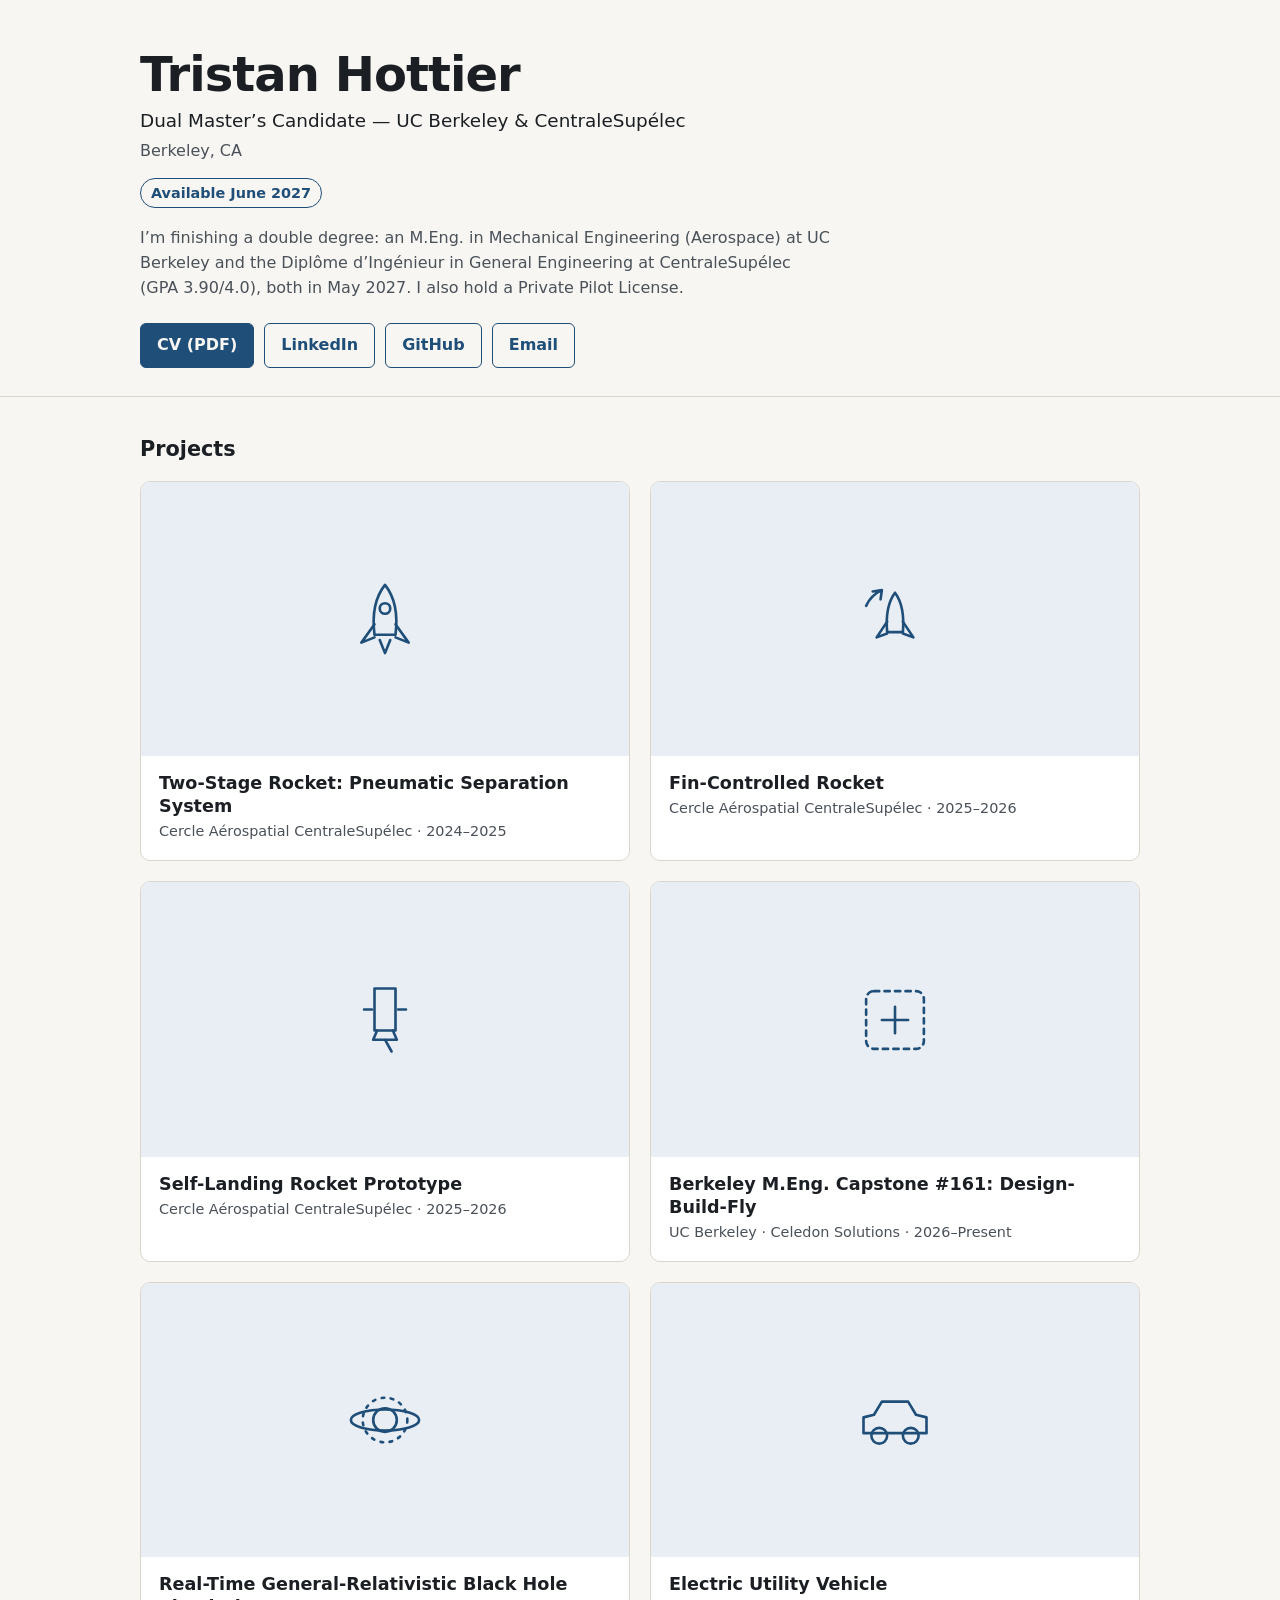
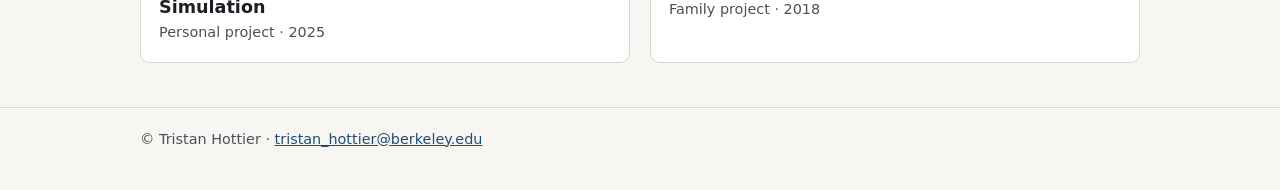
==== index.html @ 02fc1a19 "Add organization to project cards Co-Authored-By: Claude Opus 5.5 <noreply@anthropic.com> Claude-Ses" ====
<!DOCTYPE html>
<html lang="en">
<head>
<meta charset="utf-8">
<meta name="viewport" content="width=device-width,initial-scale=1">
<title>Tristan Hottier | Aerospace M.Eng., available June 2027</title>
<meta name="description" content="Tristan Hottier: dual master’s candidate at UC Berkeley and CentraleSupélec, available June 2027. Rocketry, GNC and UAV design projects.">
<meta property="og:type" content="website">
<meta property="og:title" content="Tristan Hottier">
<meta property="og:description" content="Tristan Hottier: dual master’s candidate at UC Berkeley and CentraleSupélec, available June 2027. Rocketry, GNC and UAV design projects.">
<meta property="og:url" content="https://tristanhottier.github.io/">
<meta name="color-scheme" content="light dark">
<link rel="icon" href="data:image/svg+xml,%3Csvg xmlns='http://www.w3.org/2000/svg' viewBox='0 0 32 32'%3E%3Crect width='32' height='32' rx='6' fill='%231f4e79'/%3E%3Ctext x='16' y='22' font-family='sans-serif' font-size='16' font-weight='700' text-anchor='middle' fill='white'%3ETH%3C/text%3E%3C/svg%3E">
<link rel="stylesheet" href="style.css">
</head>
<body>
<a class="skip" href="#projects">Skip to projects</a>
<header>
  <div class="wrap">
    <h1>Tristan Hottier</h1>
    <p class="title">Dual Master’s Candidate — UC Berkeley &amp; CentraleSupélec</p>
    <p class="meta">Berkeley, CA</p>
    <p class="avail">Available June 2027</p>
    <p class="edu">I’m finishing a double degree: an M.Eng. in Mechanical Engineering (Aerospace) at UC Berkeley and the Diplôme d’Ingénieur in General Engineering at CentraleSupélec (GPA 3.90/4.0), both in May 2027. I also hold a Private Pilot License.</p>
    <ul class="links" aria-label="Links">
      <li><a class="btn primary" href="Tristan_Hottier_Resume.pdf">CV (PDF)</a></li>
      <li><a class="btn" href="https://www.linkedin.com/in/tristan-hottier">LinkedIn</a></li>
      <li><a class="btn" href="https://github.com/TristanHottier">GitHub</a></li>
      <li><a class="btn" href="mailto:tristan_hottier@berkeley.edu">Email</a></li>
    </ul>
  </div>
</header>
<main class="wrap" id="projects">
  <h2>Projects</h2>
  <ul class="grid">
    <li class="card">
      <!-- Media slot: to use a photo, replace the <svg> with e.g.
           <img src="assets/x4.jpg" alt="Describe the photo" width="1280" height="720" loading="lazy">
           (or a <video controls preload="none" poster="assets/x4.jpg" src="assets/x4.mp4"></video>). -->
      <a class="card-link" href="projects/two-stage-rocket.html">
        <figure class="media" id="media-x4"><svg viewBox="0 0 64 64" aria-hidden="true" focusable="false"><path d="M32 6c8 10 10 22 8 38H24C22 28 24 16 32 6z"/><circle cx="32" cy="24" r="4"/><path d="M24 36 14 50l10-4M40 36l10 14-10-4M28 48l4 10 4-10"/></svg></figure>
        <div class="body">
          <h3>Two-Stage Rocket: Pneumatic Separation System</h3>
          <p class="date">Cercle Aérospatial CentraleSupélec · 2024–2025</p>
        </div>
      </a>
    </li>
    <li class="card">
      <!-- Media slot: to use a photo, replace the <svg> with e.g.
           <img src="assets/x2.jpg" alt="Describe the photo" width="1280" height="720" loading="lazy">
           (or a <video controls preload="none" poster="assets/x2.jpg" src="assets/x2.mp4"></video>). -->
      <a class="card-link" href="projects/fin-controlled-rocket.html">
        <figure class="media" id="media-x2"><svg viewBox="0 0 64 64" aria-hidden="true" focusable="false"><path d="M32 12c6 8 7 18 6 30H26c-1-12 0-22 6-30z"/><path d="M26 34 18 46l8-3M38 34l8 12-8-3"/><path d="M10 22a24 24 0 0 1 12-12M22 10l-1 7M22 10l-7 1"/></svg></figure>
        <div class="body">
          <h3>Fin-Controlled Rocket</h3>
          <p class="date">Cercle Aérospatial CentraleSupélec · 2025–2026</p>
        </div>
      </a>
    </li>
    <li class="card">
      <!-- Media slot: to use a photo, replace the <svg> with e.g.
           <img src="assets/x3.jpg" alt="Describe the photo" width="1280" height="720" loading="lazy">
           (or a <video controls preload="none" poster="assets/x3.jpg" src="assets/x3.mp4"></video>). -->
      <a class="card-link" href="projects/self-landing-rocket.html">
        <figure class="media" id="media-x3"><svg viewBox="0 0 64 64" aria-hidden="true" focusable="false"><path d="M24 8h16v32H24z"/><path d="M26 40l-3 7h18l-3-7M32 47l5 9"/><path d="M22 24h-6M42 24h6"/></svg></figure>
        <div class="body">
          <h3>Self-Landing Rocket Prototype</h3>
          <p class="date">Cercle Aérospatial CentraleSupélec · 2025–2026</p>
        </div>
      </a>
    </li>
    <li class="card">
      <!-- Media slot: to use a photo, replace the <svg> with e.g.
           <img src="assets/x1.jpg" alt="Describe the photo" width="1280" height="720" loading="lazy">
           (or a <video controls preload="none" poster="assets/x1.jpg" src="assets/x1.mp4"></video>). -->
      <a class="card-link" href="projects/capstone-vtol.html">
        <figure class="media" id="media-x1"><svg viewBox="0 0 64 64" aria-hidden="true" focusable="false"><rect x="10" y="10" width="44" height="44" rx="6" stroke-dasharray="4 4"/><path d="M32 22v20M22 32h20"/></svg></figure>
        <div class="body">
          <h3>Berkeley M.Eng. Capstone #161: Design-Build-Fly</h3>
          <p class="date">UC Berkeley · Celedon Solutions · 2026–Present</p>
        </div>
      </a>
    </li>
    <li class="card">
      <!-- Media slot: to use a photo, replace the <svg> with e.g.
           <img src="assets/x6.jpg" alt="Describe the photo" width="1280" height="720" loading="lazy">
           (or a <video controls preload="none" poster="assets/x6.jpg" src="assets/x6.mp4"></video>). -->
      <a class="card-link" href="projects/black-hole-simulation.html">
        <figure class="media" id="media-x6"><svg viewBox="0 0 64 64" aria-hidden="true" focusable="false"><circle cx="32" cy="32" r="9"/><ellipse cx="32" cy="32" rx="26" ry="8"/><circle cx="32" cy="32" r="17" stroke-dasharray="2 5"/></svg></figure>
        <div class="body">
          <h3>Real-Time General-Relativistic Black Hole Simulation</h3>
          <p class="date">Personal project · 2025</p>
        </div>
      </a>
    </li>
    <li class="card">
      <!-- Media slot: to use a photo, replace the <svg> with e.g.
           <img src="assets/x7.jpg" alt="Describe the photo" width="1280" height="720" loading="lazy">
           (or a <video controls preload="none" poster="assets/x7.jpg" src="assets/x7.mp4"></video>). -->
      <a class="card-link" href="projects/electric-utility-vehicle.html">
        <figure class="media" id="media-x7"><svg viewBox="0 0 64 64" aria-hidden="true" focusable="false"><path d="M8 42V30l8-2 6-10h20l6 10 8 2v12z"/><circle cx="20" cy="44" r="6"/><circle cx="44" cy="44" r="6"/></svg></figure>
        <div class="body">
          <h3>Electric Utility Vehicle</h3>
          <p class="date">Family project · 2018</p>
        </div>
      </a>
    </li>
  </ul>
</main>
<footer>
  <div class="wrap">© Tristan Hottier · <a href="mailto:tristan_hottier@berkeley.edu">tristan_hottier@berkeley.edu</a></div>
</footer>
</body>
</html>
---- style.css ----
:root{--bg:#f7f6f2;--card:#fff;--ink:#1b1f24;--muted:#4a5159;--line:#d9d6cc;--accent:#1f4e79;--tint:#e8eef4;--icon:#1f4e79;--font:system-ui,-apple-system,"Segoe UI",Roboto,"Helvetica Neue",Arial,sans-serif}
@media (prefers-color-scheme:dark){:root{--bg:#12161b;--card:#1a2027;--ink:#e7e9ec;--muted:#a9b0b8;--line:#2d3640;--accent:#8fb8e8;--tint:#222c37;--icon:#8fb8e8}}
*{box-sizing:border-box}
html{-webkit-text-size-adjust:100%}
body{margin:0;background:var(--bg);color:var(--ink);font:16px/1.55 var(--font)}
a{color:var(--accent)}
a:focus-visible,.btn:focus-visible{outline:3px solid var(--accent);outline-offset:2px;border-radius:4px}
.wrap{max-width:1040px;margin:0 auto;padding:0 20px}
.skip{position:absolute;left:-999px;top:0;background:var(--card);padding:8px 12px}
.skip:focus{left:8px;top:8px;z-index:9}
header{padding:48px 0 28px;border-bottom:1px solid var(--line)}
h1{font-size:clamp(2rem,6vw,3rem);line-height:1.1;margin:0 0 6px;letter-spacing:-.02em}
.title{font-size:1.15rem;margin:0 0 4px}
.meta{color:var(--muted);margin:0 0 4px}
.avail{display:inline-block;margin:10px 0 0;padding:3px 10px;border:1px solid var(--accent);border-radius:999px;color:var(--accent);font-weight:600;font-size:.9rem}
.edu{margin:18px 0 0;max-width:68ch;color:var(--muted)}
.links{display:flex;flex-wrap:wrap;gap:10px;margin:22px 0 0;padding:0;list-style:none}
.btn{display:inline-block;padding:9px 16px;border:1px solid var(--accent);border-radius:6px;text-decoration:none;font-weight:600;color:var(--accent)}
.btn.primary{background:var(--accent);color:var(--bg)}
.btn:hover{text-decoration:underline}
h2{font-size:1.3rem;margin:36px 0 16px}
.grid{display:grid;gap:20px;grid-template-columns:1fr;padding:0;margin:0;list-style:none}
@media (min-width:820px){.grid{grid-template-columns:1fr 1fr}}
.card{background:var(--card);border:1px solid var(--line);border-radius:10px;overflow:hidden;display:flex;flex-direction:column}
.media{margin:0;aspect-ratio:16/9;background:var(--tint);display:flex;align-items:center;justify-content:center;color:var(--icon)}
.media img,.media video{width:100%;height:100%;object-fit:cover;display:block}
.media svg{width:84px;height:84px;fill:none;stroke:currentColor;stroke-width:2;stroke-linecap:round;stroke-linejoin:round}
.body{padding:16px 18px 18px;flex:1}
.card h3{margin:0 0 2px;font-size:1.1rem;line-height:1.3}
.date{margin:0;color:var(--muted);font-size:.9rem}
.role{margin:0 0 10px;color:var(--muted);font-size:.9rem}
.card p{margin:0 0 8px}
.card p:last-child{margin-bottom:0}
.card{transition:transform .15s,box-shadow .15s}
.card:hover,.card:focus-within{transform:translateY(-2px);box-shadow:0 6px 18px rgba(0,0,0,.12)}
.card-link{display:flex;flex-direction:column;flex:1;color:inherit;text-decoration:none}
.card-link:focus-visible{outline-offset:-3px;border-radius:10px}
.detail main{padding-bottom:8px}
.detail h1{font-size:clamp(1.6rem,5vw,2.3rem);margin:20px 0 6px}
.detail .role{font-size:1rem}
.detail .media{border:1px solid var(--line);border-radius:10px;overflow:hidden;margin:18px 0 22px}
.detail .media svg{width:120px;height:120px}
.detail section,.detail main>p{max-width:70ch}
.detail h2{font-size:1.15rem;margin:26px 0 6px}
.detail section p{margin:0 0 8px}
.back{margin:24px 0 0}
footer{margin:44px 0 0;padding:20px 0 40px;border-top:1px solid var(--line);color:var(--muted);font-size:.9rem}
@media (prefers-reduced-motion:reduce){.card{transition:none}}
@media print{.skip{display:none}}
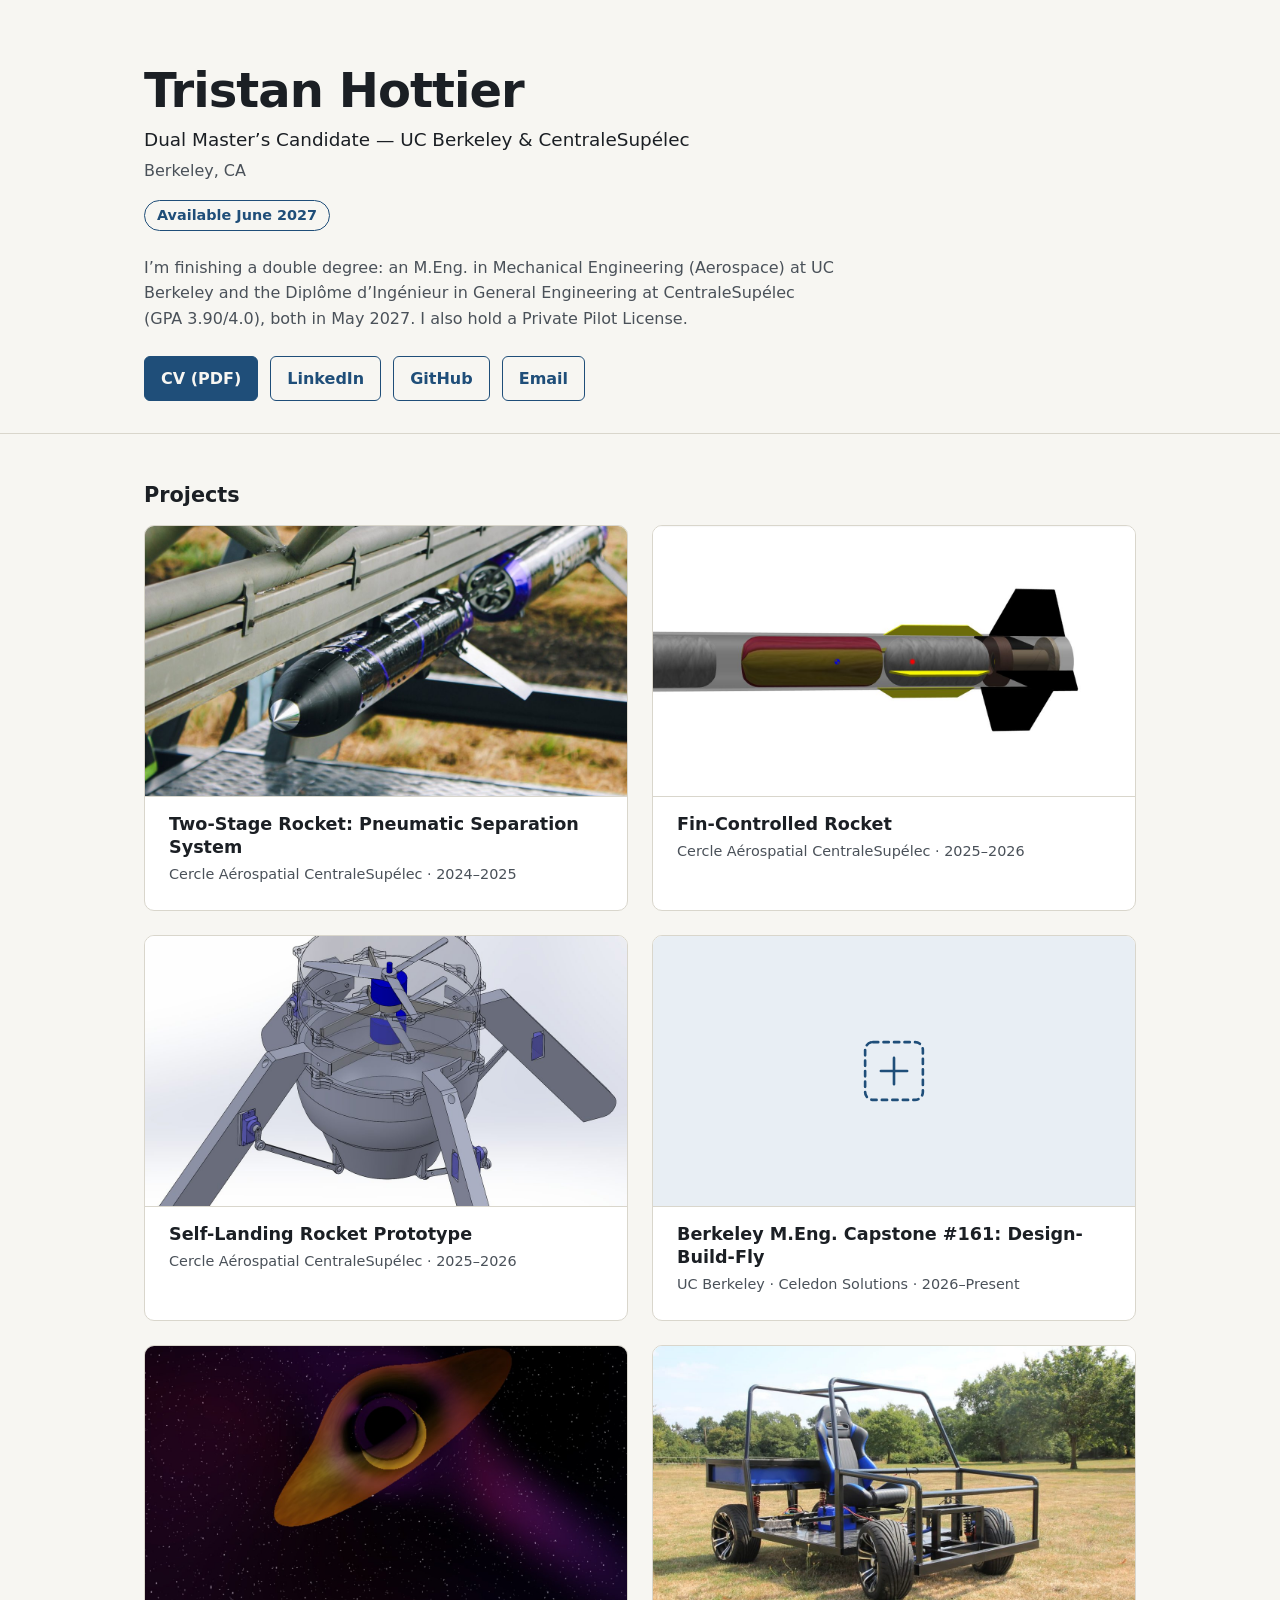
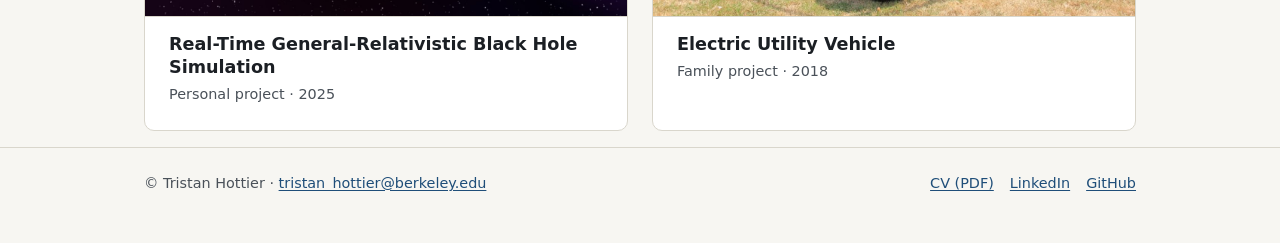
==== commit a722e318: "Add project photos, galleries, black hole screenshots, ARES control report Co-Authored-By: Claude Op" ====
--- a/index.html
+++ b/index.html
@@ -9,13 +9,18 @@
 <meta property="og:title" content="Tristan Hottier">
 <meta property="og:description" content="Tristan Hottier: dual master’s candidate at UC Berkeley and CentraleSupélec, available June 2027. Rocketry, GNC and UAV design projects.">
 <meta property="og:url" content="https://tristanhottier.github.io/">
+<meta property="og:image" content="https://tristanhottier.github.io/assets/two-stage-rocket/cover.jpg">
+<meta property="og:image:width" content="1280">
+<meta property="og:image:height" content="720">
+<meta name="twitter:card" content="summary_large_image">
+<link rel="canonical" href="https://tristanhottier.github.io/">
 <meta name="color-scheme" content="light dark">
 <link rel="icon" href="data:image/svg+xml,%3Csvg xmlns='http://www.w3.org/2000/svg' viewBox='0 0 32 32'%3E%3Crect width='32' height='32' rx='6' fill='%231f4e79'/%3E%3Ctext x='16' y='22' font-family='sans-serif' font-size='16' font-weight='700' text-anchor='middle' fill='white'%3ETH%3C/text%3E%3C/svg%3E">
 <link rel="stylesheet" href="style.css">
 </head>
 <body>
 <a class="skip" href="#projects">Skip to projects</a>
-<header>
+<header class="intro">
   <div class="wrap">
     <h1>Tristan Hottier</h1>
     <p class="title">Dual Master’s Candidate — UC Berkeley &amp; CentraleSupélec</p>
@@ -34,81 +39,70 @@
   <h2>Projects</h2>
   <ul class="grid">
     <li class="card">
-      <!-- Media slot: to use a photo, replace the <svg> with e.g.
-           <img src="assets/x4.jpg" alt="Describe the photo" width="1280" height="720" loading="lazy">
-           (or a <video controls preload="none" poster="assets/x4.jpg" src="assets/x4.mp4"></video>). -->
       <a class="card-link" href="projects/two-stage-rocket.html">
-        <figure class="media" id="media-x4"><svg viewBox="0 0 64 64" aria-hidden="true" focusable="false"><path d="M32 6c8 10 10 22 8 38H24C22 28 24 16 32 6z"/><circle cx="32" cy="24" r="4"/><path d="M24 36 14 50l10-4M40 36l10 14-10-4M28 48l4 10 4-10"/></svg></figure>
+        <figure class="media" id="media-x4"><img src="assets/two-stage-rocket/cover.jpg" alt="Two black and purple rocket body sections lying along a metal launch rail, seen from below" width="1280" height="720" loading="lazy" decoding="async"></figure>
         <div class="body">
           <h3>Two-Stage Rocket: Pneumatic Separation System</h3>
-          <p class="date">Cercle Aérospatial CentraleSupélec · 2024–2025</p>
+          <p class="date">Cercle Aérospatial CentraleSupélec · <span class="nw">2024–2025</span></p>
         </div>
       </a>
     </li>
     <li class="card">
-      <!-- Media slot: to use a photo, replace the <svg> with e.g.
-           <img src="assets/x2.jpg" alt="Describe the photo" width="1280" height="720" loading="lazy">
-           (or a <video controls preload="none" poster="assets/x2.jpg" src="assets/x2.mp4"></video>). -->
       <a class="card-link" href="projects/fin-controlled-rocket.html">
-        <figure class="media" id="media-x2"><svg viewBox="0 0 64 64" aria-hidden="true" focusable="false"><path d="M32 12c6 8 7 18 6 30H26c-1-12 0-22 6-30z"/><path d="M26 34 18 46l8-3M38 34l8 12-8-3"/><path d="M10 22a24 24 0 0 1 12-12M22 10l-1 7M22 10l-7 1"/></svg></figure>
+        <figure class="media" id="media-x2"><img src="assets/fin-controlled-rocket/cover.jpg" alt="Cutaway 3D model of a rocket with internal tanks and black tail fins (simulation screenshot)" width="1280" height="720" loading="lazy" decoding="async"></figure>
         <div class="body">
           <h3>Fin-Controlled Rocket</h3>
-          <p class="date">Cercle Aérospatial CentraleSupélec · 2025–2026</p>
+          <p class="date">Cercle Aérospatial CentraleSupélec · <span class="nw">2025–2026</span></p>
         </div>
       </a>
     </li>
     <li class="card">
-      <!-- Media slot: to use a photo, replace the <svg> with e.g.
-           <img src="assets/x3.jpg" alt="Describe the photo" width="1280" height="720" loading="lazy">
-           (or a <video controls preload="none" poster="assets/x3.jpg" src="assets/x3.mp4"></video>). -->
       <a class="card-link" href="projects/self-landing-rocket.html">
-        <figure class="media" id="media-x3"><svg viewBox="0 0 64 64" aria-hidden="true" focusable="false"><path d="M24 8h16v32H24z"/><path d="M26 40l-3 7h18l-3-7M32 47l5 9"/><path d="M22 24h-6M42 24h6"/></svg></figure>
+        <figure class="media" id="media-x3"><img src="assets/self-landing-rocket/cover.jpg" alt="Cutaway CAD view of the base of the rocket prototype" width="1280" height="720" loading="lazy" decoding="async"></figure>
         <div class="body">
           <h3>Self-Landing Rocket Prototype</h3>
-          <p class="date">Cercle Aérospatial CentraleSupélec · 2025–2026</p>
+          <p class="date">Cercle Aérospatial CentraleSupélec · <span class="nw">2025–2026</span></p>
         </div>
       </a>
     </li>
     <li class="card">
-      <!-- Media slot: to use a photo, replace the <svg> with e.g.
-           <img src="assets/x1.jpg" alt="Describe the photo" width="1280" height="720" loading="lazy">
-           (or a <video controls preload="none" poster="assets/x1.jpg" src="assets/x1.mp4"></video>). -->
       <a class="card-link" href="projects/capstone-vtol.html">
         <figure class="media" id="media-x1"><svg viewBox="0 0 64 64" aria-hidden="true" focusable="false"><rect x="10" y="10" width="44" height="44" rx="6" stroke-dasharray="4 4"/><path d="M32 22v20M22 32h20"/></svg></figure>
         <div class="body">
           <h3>Berkeley M.Eng. Capstone #161: Design-Build-Fly</h3>
-          <p class="date">UC Berkeley · Celedon Solutions · 2026–Present</p>
+          <p class="date">UC Berkeley · Celedon Solutions · <span class="nw">2026–Present</span></p>
         </div>
       </a>
     </li>
     <li class="card">
-      <!-- Media slot: to use a photo, replace the <svg> with e.g.
-           <img src="assets/x6.jpg" alt="Describe the photo" width="1280" height="720" loading="lazy">
-           (or a <video controls preload="none" poster="assets/x6.jpg" src="assets/x6.mp4"></video>). -->
       <a class="card-link" href="projects/black-hole-simulation.html">
-        <figure class="media" id="media-x6"><svg viewBox="0 0 64 64" aria-hidden="true" focusable="false"><circle cx="32" cy="32" r="9"/><ellipse cx="32" cy="32" rx="26" ry="8"/><circle cx="32" cy="32" r="17" stroke-dasharray="2 5"/></svg></figure>
+        <figure class="media" id="media-x6"><img src="assets/black-hole-simulation/cover.jpg" alt="Tilted orange-gold accretion disk wrapped around a black hole shadow, with a lensed bright ring over a purple starfield" width="1280" height="720" loading="lazy" decoding="async"></figure>
         <div class="body">
           <h3>Real-Time General-Relativistic Black Hole Simulation</h3>
-          <p class="date">Personal project · 2025</p>
+          <p class="date">Personal project · <span class="nw">2025</span></p>
         </div>
       </a>
     </li>
     <li class="card">
-      <!-- Media slot: to use a photo, replace the <svg> with e.g.
-           <img src="assets/x7.jpg" alt="Describe the photo" width="1280" height="720" loading="lazy">
-           (or a <video controls preload="none" poster="assets/x7.jpg" src="assets/x7.mp4"></video>). -->
       <a class="card-link" href="projects/electric-utility-vehicle.html">
-        <figure class="media" id="media-x7"><svg viewBox="0 0 64 64" aria-hidden="true" focusable="false"><path d="M8 42V30l8-2 6-10h20l6 10 8 2v12z"/><circle cx="20" cy="44" r="6"/><circle cx="44" cy="44" r="6"/></svg></figure>
+        <figure class="media" id="media-x7"><img src="assets/electric-utility-vehicle/cover.jpg" alt="Open black steel-tube vehicle frame with a roll cage, bucket seat and flat bed, standing on grass" width="1280" height="720" loading="lazy" decoding="async"></figure>
         <div class="body">
           <h3>Electric Utility Vehicle</h3>
-          <p class="date">Family project · 2018</p>
+          <p class="date">Family project · <span class="nw">2018</span></p>
         </div>
       </a>
     </li>
   </ul>
 </main>
 <footer>
-  <div class="wrap">© Tristan Hottier · <a href="mailto:tristan_hottier@berkeley.edu">tristan_hottier@berkeley.edu</a></div>
+  <div class="wrap">
+    <span>© Tristan Hottier · <a href="mailto:tristan_hottier@berkeley.edu">tristan_hottier@berkeley.edu</a></span>
+    <ul>
+      <li><a href="Tristan_Hottier_Resume.pdf">CV (PDF)</a></li>
+      <li><a href="https://www.linkedin.com/in/tristan-hottier">LinkedIn</a></li>
+      <li><a href="https://github.com/TristanHottier">GitHub</a></li>
+    </ul>
+  </div>
 </footer>
 </body>
 </html>
--- a/style.css
+++ b/style.css
@@ -1,49 +1,101 @@
-:root{--bg:#f7f6f2;--card:#fff;--ink:#1b1f24;--muted:#4a5159;--line:#d9d6cc;--accent:#1f4e79;--tint:#e8eef4;--icon:#1f4e79;--font:system-ui,-apple-system,"Segoe UI",Roboto,"Helvetica Neue",Arial,sans-serif}
-@media (prefers-color-scheme:dark){:root{--bg:#12161b;--card:#1a2027;--ink:#e7e9ec;--muted:#a9b0b8;--line:#2d3640;--accent:#8fb8e8;--tint:#222c37;--icon:#8fb8e8}}
+:root{
+  --bg:#f7f6f2;--card:#fff;--ink:#1b1f24;--muted:#4a5159;--line:#d9d6cc;--accent:#1f4e79;--tint:#e8eef4;--icon:#1f4e79;
+  --shadow:0 8px 24px rgba(20,30,40,.12);
+  --s1:4px;--s2:8px;--s3:12px;--s4:16px;--s5:24px;--s6:32px;--s7:48px;--s8:64px;
+  --radius:10px;--radius-sm:8px;
+  --font:system-ui,-apple-system,"Segoe UI",Roboto,"Helvetica Neue",Arial,sans-serif
+}
+@media (prefers-color-scheme:dark){:root{--bg:#12161b;--card:#1a2027;--ink:#e7e9ec;--muted:#a9b0b8;--line:#2d3640;--accent:#8fb8e8;--tint:#222c37;--icon:#8fb8e8;--shadow:0 8px 24px rgba(0,0,0,.45)}}
 *{box-sizing:border-box}
-html{-webkit-text-size-adjust:100%}
-body{margin:0;background:var(--bg);color:var(--ink);font:16px/1.55 var(--font)}
-a{color:var(--accent)}
+html{-webkit-text-size-adjust:100%;scroll-behavior:smooth}
+body{margin:0;background:var(--bg);color:var(--ink);font:16px/1.6 var(--font);display:flex;flex-direction:column;min-height:100vh}
+body>main,body>header.intro{flex:none}
+body>footer{margin-top:auto}
+img{max-width:100%;height:auto}
+a{color:var(--accent);text-underline-offset:2px}
 a:focus-visible,.btn:focus-visible{outline:3px solid var(--accent);outline-offset:2px;border-radius:4px}
-.wrap{max-width:1040px;margin:0 auto;padding:0 20px}
-.skip{position:absolute;left:-999px;top:0;background:var(--card);padding:8px 12px}
-.skip:focus{left:8px;top:8px;z-index:9}
-header{padding:48px 0 28px;border-bottom:1px solid var(--line)}
-h1{font-size:clamp(2rem,6vw,3rem);line-height:1.1;margin:0 0 6px;letter-spacing:-.02em}
-.title{font-size:1.15rem;margin:0 0 4px}
-.meta{color:var(--muted);margin:0 0 4px}
-.avail{display:inline-block;margin:10px 0 0;padding:3px 10px;border:1px solid var(--accent);border-radius:999px;color:var(--accent);font-weight:600;font-size:.9rem}
-.edu{margin:18px 0 0;max-width:68ch;color:var(--muted)}
-.links{display:flex;flex-wrap:wrap;gap:10px;margin:22px 0 0;padding:0;list-style:none}
-.btn{display:inline-block;padding:9px 16px;border:1px solid var(--accent);border-radius:6px;text-decoration:none;font-weight:600;color:var(--accent)}
+.wrap{max-width:1040px;margin:0 auto;padding:0 var(--s5)}
+@media (max-width:480px){.wrap{padding:0 var(--s4)}}
+.skip{position:absolute;left:-999px;top:0;background:var(--card);padding:var(--s2) var(--s3)}
+.skip:focus{left:var(--s2);top:var(--s2);z-index:9}
+.nw{white-space:nowrap}
+
+/* Typography */
+h1{font-size:clamp(2rem,6vw,3rem);line-height:1.1;margin:0 0 var(--s2);letter-spacing:-.02em}
+h2{font-size:1.3rem;line-height:1.3;margin:var(--s7) 0 var(--s4)}
+h3{line-height:1.3}
+
+/* Landing header */
+header.intro{padding:var(--s8) 0 var(--s6);border-bottom:1px solid var(--line)}
+.title{font-size:1.15rem;margin:0 0 var(--s1)}
+.meta{color:var(--muted);margin:0}
+.avail{display:inline-block;margin:var(--s4) 0 0;padding:3px var(--s3);border:1px solid var(--accent);border-radius:999px;color:var(--accent);font-weight:600;font-size:.9rem}
+.edu{margin:var(--s5) 0 0;max-width:68ch;color:var(--muted)}
+.links{display:flex;flex-wrap:wrap;gap:var(--s3);margin:var(--s5) 0 0;padding:0;list-style:none}
+.btn{display:inline-block;padding:9px var(--s4);border:1px solid var(--accent);border-radius:6px;text-decoration:none;font-weight:600;color:var(--accent);transition:background-color .15s,color .15s}
 .btn.primary{background:var(--accent);color:var(--bg)}
 .btn:hover{text-decoration:underline}
-h2{font-size:1.3rem;margin:36px 0 16px}
-.grid{display:grid;gap:20px;grid-template-columns:1fr;padding:0;margin:0;list-style:none}
+.btn:not(.primary):hover{background:var(--tint)}
+
+/* Cards */
+.grid{display:grid;gap:var(--s5);grid-template-columns:1fr;padding:0;margin:0;list-style:none}
 @media (min-width:820px){.grid{grid-template-columns:1fr 1fr}}
-.card{background:var(--card);border:1px solid var(--line);border-radius:10px;overflow:hidden;display:flex;flex-direction:column}
-.media{margin:0;aspect-ratio:16/9;background:var(--tint);display:flex;align-items:center;justify-content:center;color:var(--icon)}
+.card{background:var(--card);border:1px solid var(--line);border-radius:var(--radius);overflow:hidden;display:flex;flex-direction:column;transition:transform .15s,box-shadow .15s,border-color .15s}
+.card:hover,.card:focus-within{transform:translateY(-2px);box-shadow:var(--shadow);border-color:var(--accent)}
+.card-link{display:flex;flex-direction:column;flex:1;color:inherit;text-decoration:none}
+.card-link:focus-visible{outline-offset:-3px;border-radius:var(--radius)}
+.card .media{border-bottom:1px solid var(--line)}
+.card .media img{transition:transform .3s}
+.card:hover .media img{transform:scale(1.03)}
+.body{padding:var(--s4) var(--s5) var(--s5);flex:1}
+.card h3{margin:0 0 var(--s1);font-size:1.1rem}
+.card:hover h3{color:var(--accent)}
+.date{margin:0;color:var(--muted);font-size:.9rem}
+.role{margin:0 0 var(--s3);color:var(--muted);font-size:.95rem}
+
+/* Media box (16:9) */
+.media{margin:0;aspect-ratio:16/9;background:var(--tint);display:flex;align-items:center;justify-content:center;color:var(--icon);overflow:hidden}
 .media img,.media video{width:100%;height:100%;object-fit:cover;display:block}
 .media svg{width:84px;height:84px;fill:none;stroke:currentColor;stroke-width:2;stroke-linecap:round;stroke-linejoin:round}
-.body{padding:16px 18px 18px;flex:1}
-.card h3{margin:0 0 2px;font-size:1.1rem;line-height:1.3}
-.date{margin:0;color:var(--muted);font-size:.9rem}
-.role{margin:0 0 10px;color:var(--muted);font-size:.9rem}
-.card p{margin:0 0 8px}
-.card p:last-child{margin-bottom:0}
-.card{transition:transform .15s,box-shadow .15s}
-.card:hover,.card:focus-within{transform:translateY(-2px);box-shadow:0 6px 18px rgba(0,0,0,.12)}
-.card-link{display:flex;flex-direction:column;flex:1;color:inherit;text-decoration:none}
-.card-link:focus-visible{outline-offset:-3px;border-radius:10px}
-.detail main{padding-bottom:8px}
-.detail h1{font-size:clamp(1.6rem,5vw,2.3rem);margin:20px 0 6px}
-.detail .role{font-size:1rem}
-.detail .media{border:1px solid var(--line);border-radius:10px;overflow:hidden;margin:18px 0 22px}
-.detail .media svg{width:120px;height:120px}
-.detail section,.detail main>p{max-width:70ch}
-.detail h2{font-size:1.15rem;margin:26px 0 6px}
-.detail section p{margin:0 0 8px}
-.back{margin:24px 0 0}
-footer{margin:44px 0 0;padding:20px 0 40px;border-top:1px solid var(--line);color:var(--muted);font-size:.9rem}
-@media (prefers-reduced-motion:reduce){.card{transition:none}}
-@media print{.skip{display:none}}
+
+/* Project pages */
+.bar{border-bottom:1px solid var(--line);padding:var(--s3) 0}
+.bar .wrap{display:flex;justify-content:space-between;align-items:baseline;gap:var(--s4);flex-wrap:wrap}
+.bar a{font-weight:600;text-decoration:none}
+.bar a:hover{text-decoration:underline}
+.bar .home{color:var(--ink)}
+.detail main{padding-bottom:var(--s5)}
+.detail h1{font-size:clamp(1.6rem,5vw,2.3rem);margin:var(--s6) 0 var(--s2)}
+.detail .role{font-size:1rem;margin:0 0 var(--s5)}
+.hero{margin:0 0 var(--s6)}
+.hero .media{border:1px solid var(--line);border-radius:var(--radius)}
+.detail .hero .media svg{width:120px;height:120px}
+figcaption{color:var(--muted);font-size:.875rem;line-height:1.45;margin-top:var(--s2)}
+.detail section,.detail .prose{max-width:70ch}
+.detail h2{font-size:1.15rem;margin:var(--s6) 0 var(--s2)}
+.detail p{margin:0 0 var(--s3)}
+.detail .actions{margin:var(--s4) 0 0}
+.note{color:var(--muted);font-size:.95rem}
+.credit{color:var(--muted);font-size:.875rem;margin:var(--s5) 0 0}
+.back{margin:var(--s7) 0 0}
+
+/* Gallery */
+.gallery{display:grid;gap:var(--s5);grid-template-columns:repeat(auto-fill,minmax(min(100%,260px),1fr));align-items:start;margin:var(--s4) 0 0;padding:0}
+.gallery figure{margin:0}
+.gallery img{display:block;width:100%;height:auto;border:1px solid var(--line);border-radius:var(--radius-sm);background:var(--tint)}
+.gallery a{display:block;border-radius:var(--radius-sm)}
+.gallery a:hover img{border-color:var(--accent)}
+.gallery .small img{max-width:445px}
+@media (min-width:700px){.gallery .wide{grid-column:span 2}}
+.gallery .wide img{background:#fff}
+
+/* Footer */
+footer{margin:var(--s8) 0 0;padding:var(--s5) 0 var(--s7);border-top:1px solid var(--line);color:var(--muted);font-size:.9rem}
+footer .wrap{display:flex;flex-wrap:wrap;gap:var(--s2) var(--s5);justify-content:space-between}
+footer ul{display:flex;flex-wrap:wrap;gap:var(--s2) var(--s4);list-style:none;margin:0;padding:0}
+
+@media (prefers-reduced-motion:reduce){.card,.card .media img{transition:none}.card:hover,.card:focus-within{transform:none}.card:hover .media img{transform:none}html{scroll-behavior:auto}}
+@media print{.skip,.bar{display:none}}
+.detail .back{margin:var(--s7) 0 0}
+.detail .credit{margin:var(--s5) 0 0}
+main#projects{padding-bottom:var(--s4)}
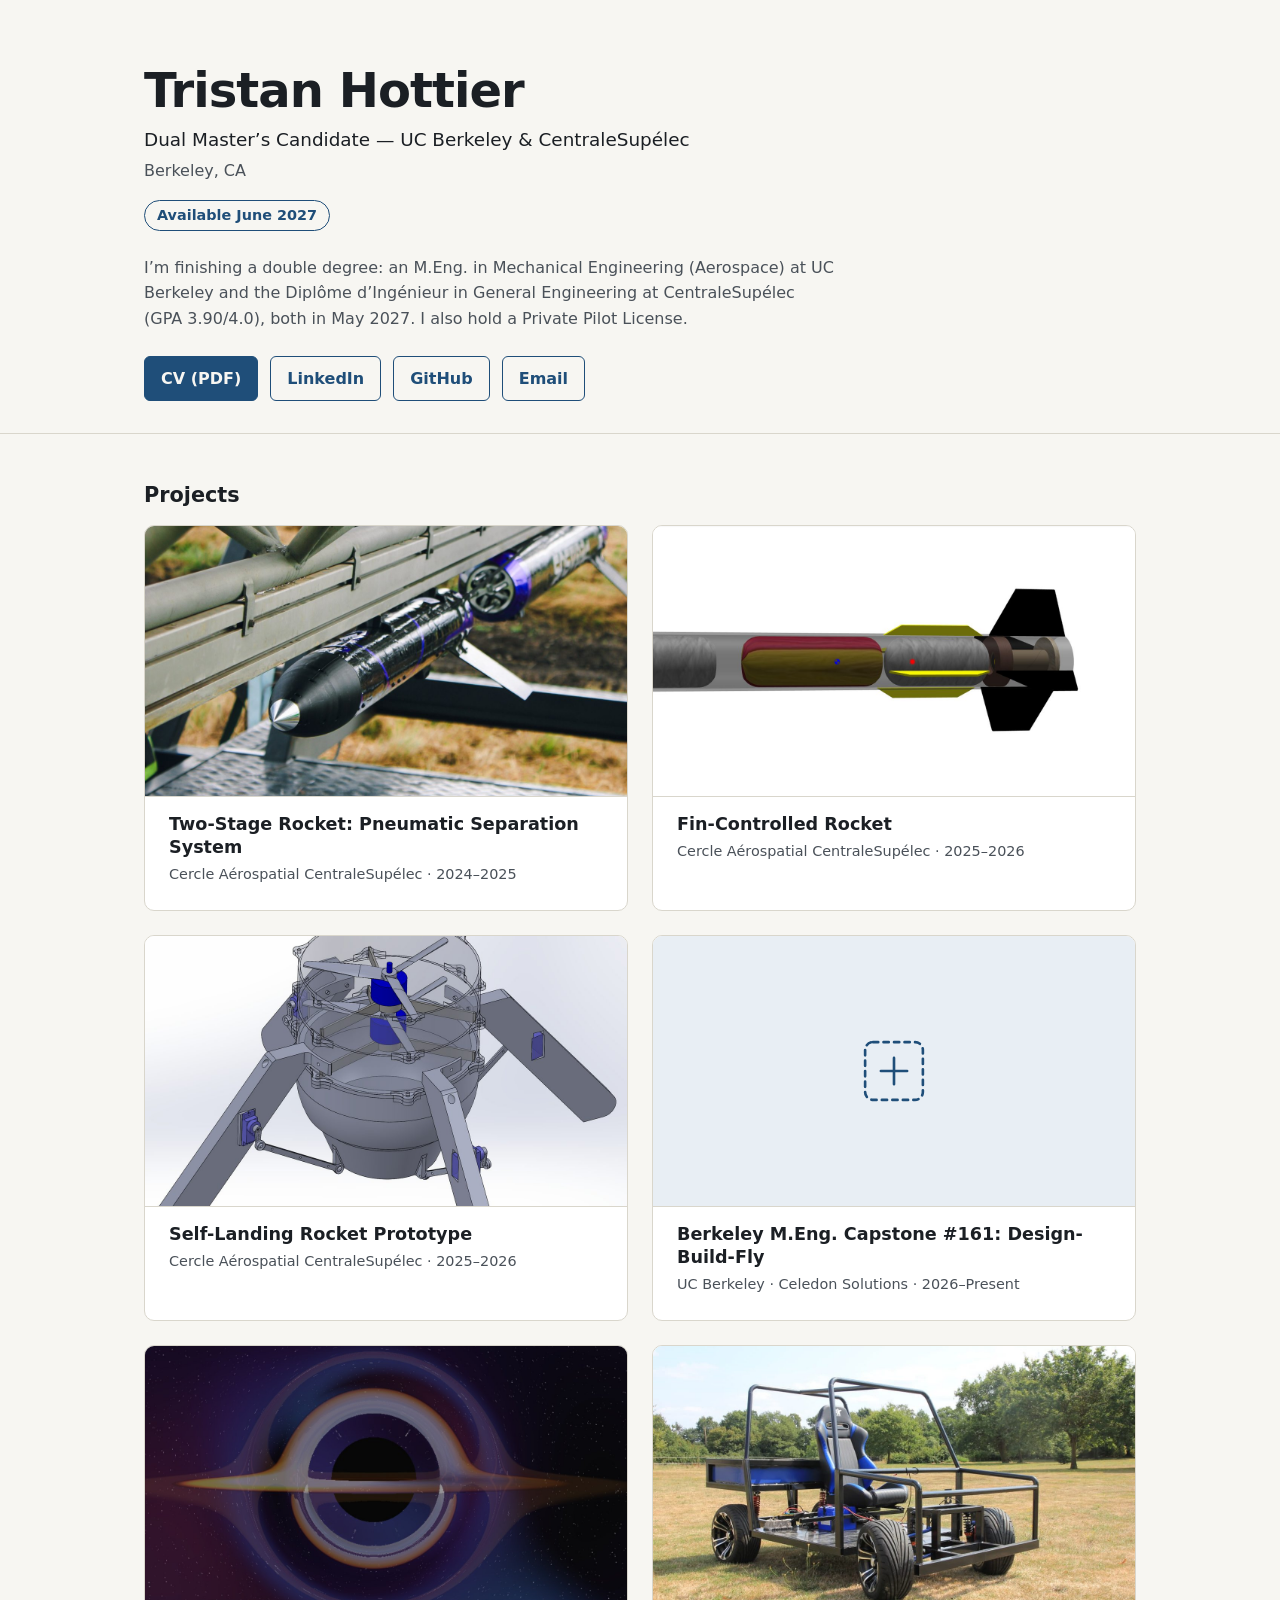
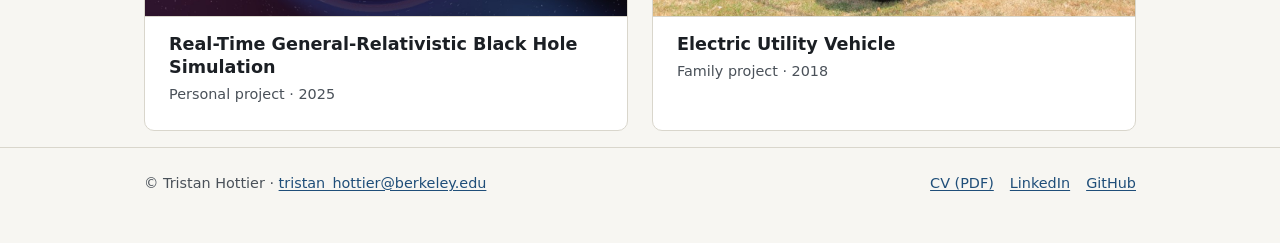
==== commit 8087c1e5: "Use GPU captures for black hole page; ARES flew twice Co-Authored-By: Claude Opus 5.5 <noreply@anthr" ====
--- a/index.html
+++ b/index.html
@@ -76,7 +76,7 @@
     </li>
     <li class="card">
       <a class="card-link" href="projects/black-hole-simulation.html">
-        <figure class="media" id="media-x6"><img src="assets/black-hole-simulation/cover.jpg" alt="Tilted orange-gold accretion disk wrapped around a black hole shadow, with a lensed bright ring over a purple starfield" width="1280" height="720" loading="lazy" decoding="async"></figure>
+        <figure class="media" id="media-x6"><img src="assets/black-hole-simulation/cover.jpg" alt="Black hole seen nearly edge-on, with the accretion disk lensed into rings above and below the shadow" width="1280" height="720" loading="lazy" decoding="async"></figure>
         <div class="body">
           <h3>Real-Time General-Relativistic Black Hole Simulation</h3>
           <p class="date">Personal project · <span class="nw">2025</span></p>
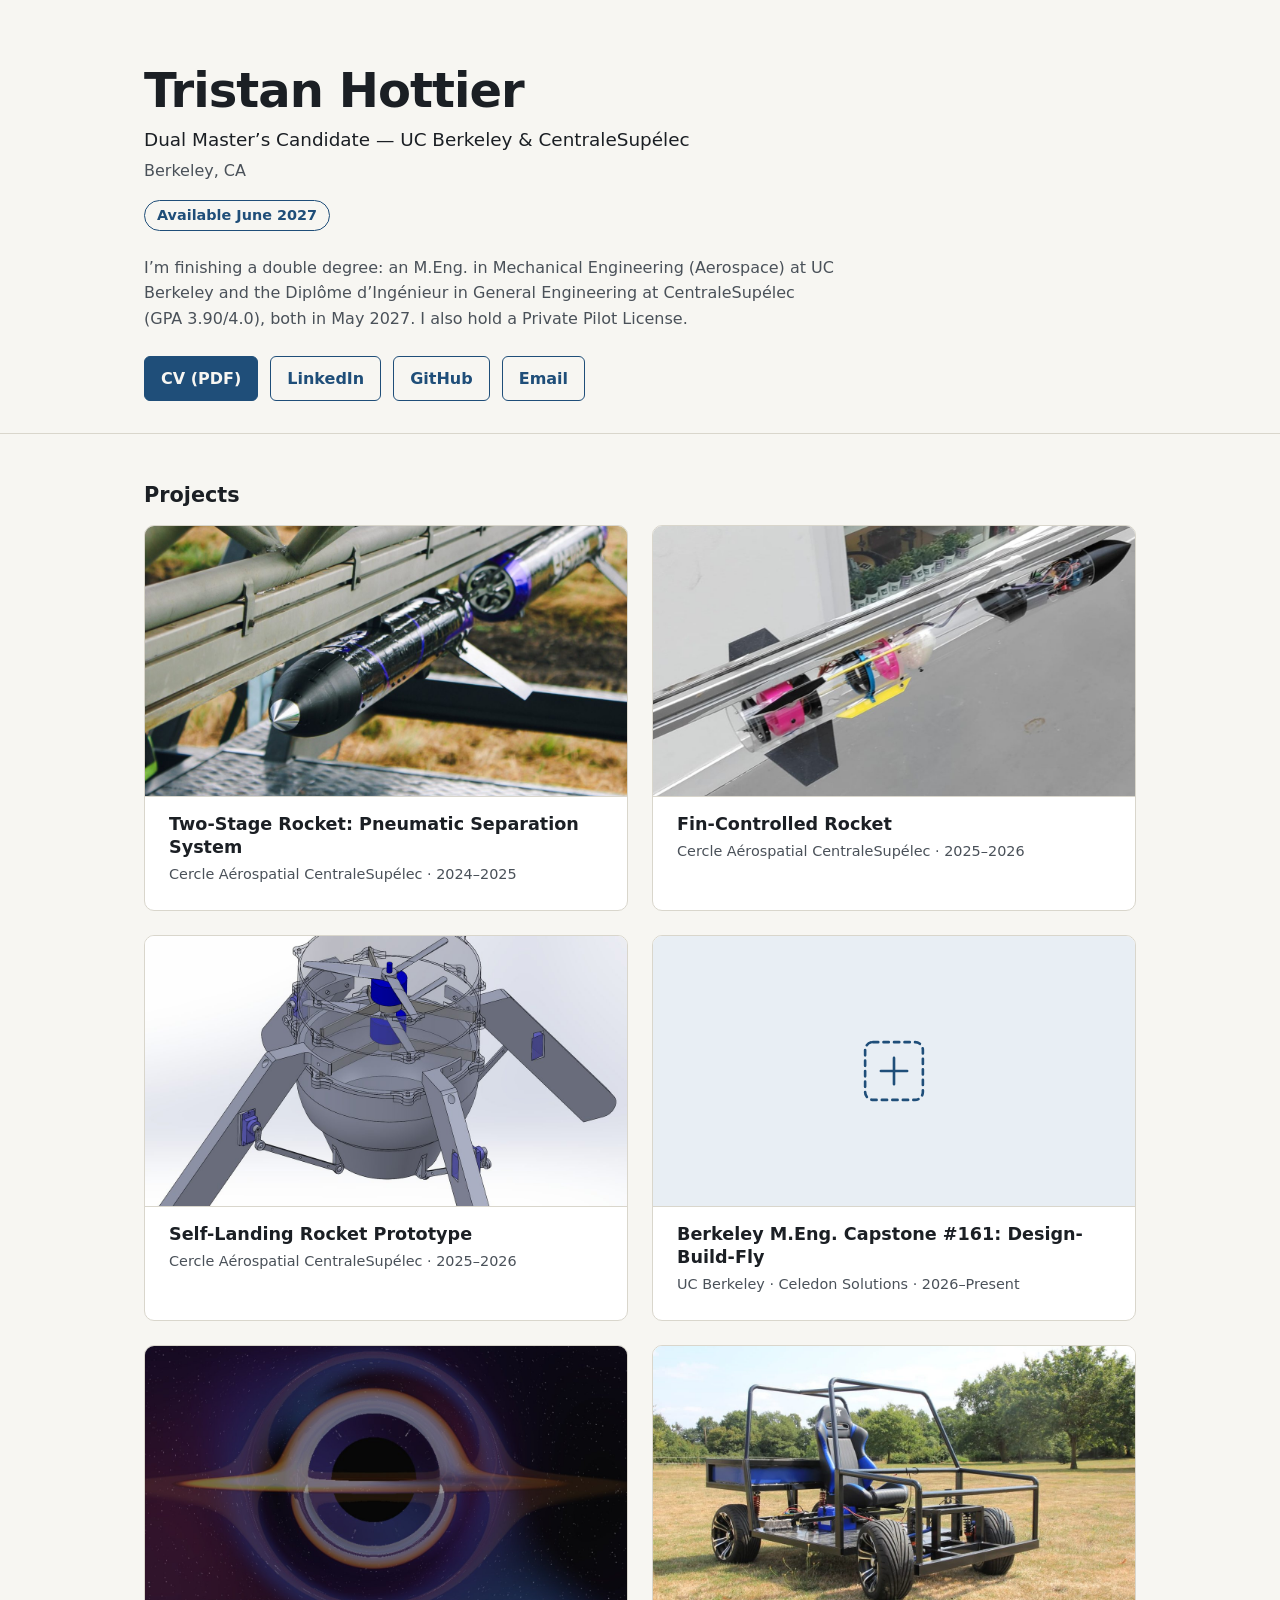
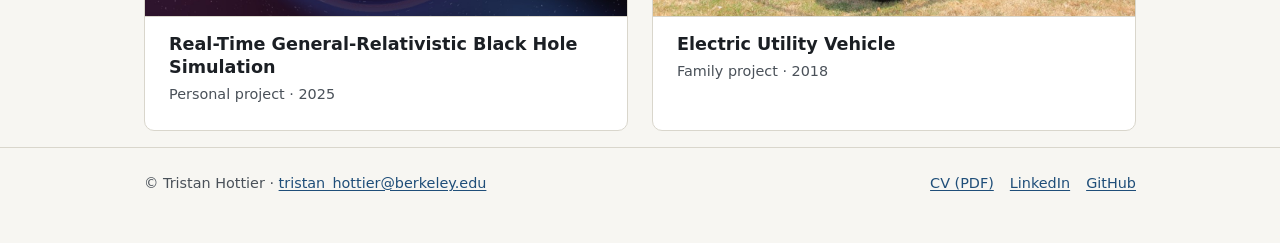
==== commit d03a45af: "ARES: photo cover, CAD, flight electronics; X4 CAD caption Co-Authored-By: Claude Opus 5.5 <noreply@" ====
--- a/index.html
+++ b/index.html
@@ -49,7 +49,7 @@
     </li>
     <li class="card">
       <a class="card-link" href="projects/fin-controlled-rocket.html">
-        <figure class="media" id="media-x2"><img src="assets/fin-controlled-rocket/cover.jpg" alt="Cutaway 3D model of a rocket with internal tanks and black tail fins (simulation screenshot)" width="1280" height="720" loading="lazy" decoding="async"></figure>
+        <figure class="media" id="media-x2"><img src="assets/fin-controlled-rocket/cover.jpg" alt="The ARES rocket with a clear body tube showing its electronics, on a launch rail" width="1280" height="720" loading="lazy" decoding="async"></figure>
         <div class="body">
           <h3>Fin-Controlled Rocket</h3>
           <p class="date">Cercle Aérospatial CentraleSupélec · <span class="nw">2025–2026</span></p>
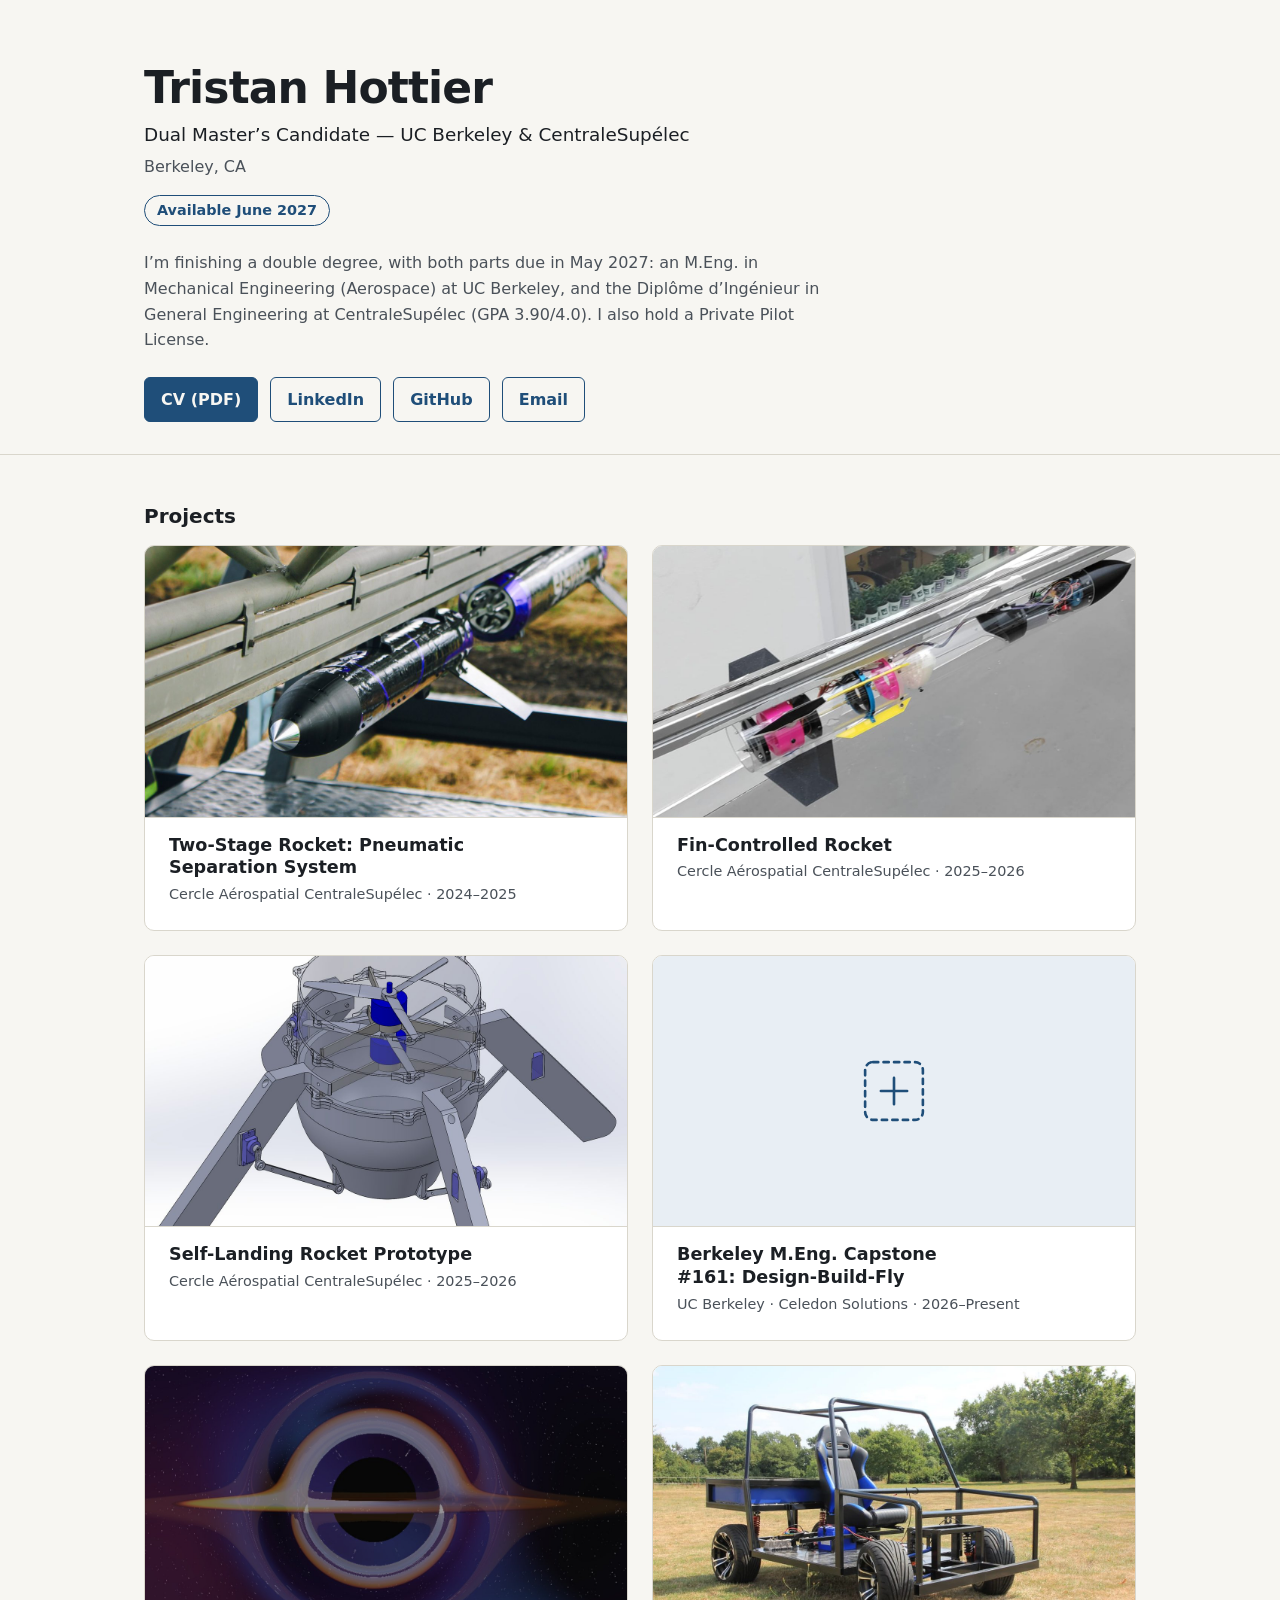
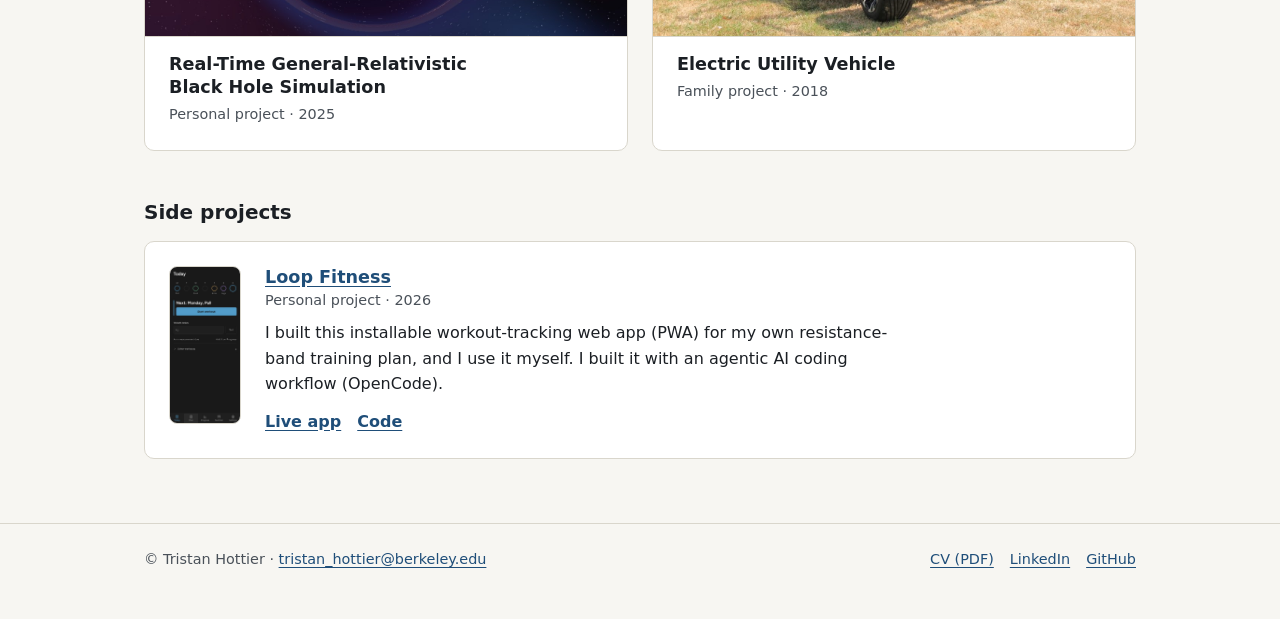
==== commit 044c859e: "Polish design and copy site-wide; add Loop Fitness side project Co-Authored-By: Claude Opus 5.5 <nor" ====
--- a/index.html
+++ b/index.html
@@ -4,10 +4,10 @@
 <meta charset="utf-8">
 <meta name="viewport" content="width=device-width,initial-scale=1">
 <title>Tristan Hottier | Aerospace M.Eng., available June 2027</title>
-<meta name="description" content="Tristan Hottier: dual master’s candidate at UC Berkeley and CentraleSupélec, available June 2027. Rocketry, GNC and UAV design projects.">
+<meta name="description" content="Tristan Hottier, dual master’s candidate at UC Berkeley and CentraleSupélec, available June 2027. Projects in rocketry, GNC and UAV design.">
 <meta property="og:type" content="website">
 <meta property="og:title" content="Tristan Hottier">
-<meta property="og:description" content="Tristan Hottier: dual master’s candidate at UC Berkeley and CentraleSupélec, available June 2027. Rocketry, GNC and UAV design projects.">
+<meta property="og:description" content="Tristan Hottier, dual master’s candidate at UC Berkeley and CentraleSupélec, available June 2027. Projects in rocketry, GNC and UAV design.">
 <meta property="og:url" content="https://tristanhottier.github.io/">
 <meta property="og:image" content="https://tristanhottier.github.io/assets/two-stage-rocket/cover.jpg">
 <meta property="og:image:width" content="1280">
@@ -26,7 +26,7 @@
     <p class="title">Dual Master’s Candidate — UC Berkeley &amp; CentraleSupélec</p>
     <p class="meta">Berkeley, CA</p>
     <p class="avail">Available June 2027</p>
-    <p class="edu">I’m finishing a double degree: an M.Eng. in Mechanical Engineering (Aerospace) at UC Berkeley and the Diplôme d’Ingénieur in General Engineering at CentraleSupélec (GPA 3.90/4.0), both in May 2027. I also hold a Private Pilot License.</p>
+    <p class="edu">I’m finishing a double degree, with both parts due in May 2027: an M.Eng. in Mechanical Engineering (Aerospace) at UC Berkeley, and the Diplôme d’Ingénieur in General Engineering at CentraleSupélec (GPA 3.90/4.0). I also hold a Private Pilot License.</p>
     <ul class="links" aria-label="Links">
       <li><a class="btn primary" href="Tristan_Hottier_Resume.pdf">CV (PDF)</a></li>
       <li><a class="btn" href="https://www.linkedin.com/in/tristan-hottier">LinkedIn</a></li>
@@ -40,7 +40,7 @@
   <ul class="grid">
     <li class="card">
       <a class="card-link" href="projects/two-stage-rocket.html">
-        <figure class="media" id="media-x4"><img src="assets/two-stage-rocket/cover.jpg" alt="Two black and purple rocket body sections lying along a metal launch rail, seen from below" width="1280" height="720" loading="lazy" decoding="async"></figure>
+        <div class="media"><img src="assets/two-stage-rocket/cover.jpg" alt="Two black and purple rocket body sections lying along a metal launch rail, seen from below" width="1280" height="720" loading="lazy" decoding="async"></div>
         <div class="body">
           <h3>Two-Stage Rocket: Pneumatic Separation System</h3>
           <p class="date">Cercle Aérospatial CentraleSupélec · <span class="nw">2024–2025</span></p>
@@ -49,7 +49,7 @@
     </li>
     <li class="card">
       <a class="card-link" href="projects/fin-controlled-rocket.html">
-        <figure class="media" id="media-x2"><img src="assets/fin-controlled-rocket/cover.jpg" alt="The ARES rocket with a clear body tube showing its electronics, on a launch rail" width="1280" height="720" loading="lazy" decoding="async"></figure>
+        <div class="media"><img src="assets/fin-controlled-rocket/cover.jpg" alt="The ARES rocket with a clear body tube showing its electronics, on a launch rail" width="1280" height="720" loading="lazy" decoding="async"></div>
         <div class="body">
           <h3>Fin-Controlled Rocket</h3>
           <p class="date">Cercle Aérospatial CentraleSupélec · <span class="nw">2025–2026</span></p>
@@ -58,7 +58,7 @@
     </li>
     <li class="card">
       <a class="card-link" href="projects/self-landing-rocket.html">
-        <figure class="media" id="media-x3"><img src="assets/self-landing-rocket/cover.jpg" alt="Cutaway CAD view of the base of the rocket prototype" width="1280" height="720" loading="lazy" decoding="async"></figure>
+        <div class="media"><img src="assets/self-landing-rocket/cover.jpg" alt="Cutaway CAD view of the base of the rocket prototype" width="1280" height="720" loading="lazy" decoding="async"></div>
         <div class="body">
           <h3>Self-Landing Rocket Prototype</h3>
           <p class="date">Cercle Aérospatial CentraleSupélec · <span class="nw">2025–2026</span></p>
@@ -67,7 +67,7 @@
     </li>
     <li class="card">
       <a class="card-link" href="projects/capstone-vtol.html">
-        <figure class="media" id="media-x1"><svg viewBox="0 0 64 64" aria-hidden="true" focusable="false"><rect x="10" y="10" width="44" height="44" rx="6" stroke-dasharray="4 4"/><path d="M32 22v20M22 32h20"/></svg></figure>
+        <div class="media"><svg viewBox="0 0 64 64" aria-hidden="true" focusable="false"><rect x="10" y="10" width="44" height="44" rx="6" stroke-dasharray="4 4"/><path d="M32 22v20M22 32h20"/></svg></div>
         <div class="body">
           <h3>Berkeley M.Eng. Capstone #161: Design-Build-Fly</h3>
           <p class="date">UC Berkeley · Celedon Solutions · <span class="nw">2026–Present</span></p>
@@ -76,7 +76,7 @@
     </li>
     <li class="card">
       <a class="card-link" href="projects/black-hole-simulation.html">
-        <figure class="media" id="media-x6"><img src="assets/black-hole-simulation/cover.jpg" alt="Black hole seen nearly edge-on, with the accretion disk lensed into rings above and below the shadow" width="1280" height="720" loading="lazy" decoding="async"></figure>
+        <div class="media"><img src="assets/black-hole-simulation/cover.jpg" alt="Black hole seen nearly edge-on, with the accretion disk lensed into rings above and below the shadow" width="1280" height="720" loading="lazy" decoding="async"></div>
         <div class="body">
           <h3>Real-Time General-Relativistic Black Hole Simulation</h3>
           <p class="date">Personal project · <span class="nw">2025</span></p>
@@ -85,7 +85,7 @@
     </li>
     <li class="card">
       <a class="card-link" href="projects/electric-utility-vehicle.html">
-        <figure class="media" id="media-x7"><img src="assets/electric-utility-vehicle/cover.jpg" alt="Open black steel-tube vehicle frame with a roll cage, bucket seat and flat bed, standing on grass" width="1280" height="720" loading="lazy" decoding="async"></figure>
+        <div class="media"><img src="assets/electric-utility-vehicle/cover.jpg" alt="Open black steel-tube vehicle frame with a roll cage, bucket seat and flat bed, standing on grass" width="1280" height="720" loading="lazy" decoding="async"></div>
         <div class="body">
           <h3>Electric Utility Vehicle</h3>
           <p class="date">Family project · <span class="nw">2018</span></p>
@@ -93,6 +93,21 @@
       </a>
     </li>
   </ul>
+  <section aria-labelledby="side-h">
+    <h2 id="side-h">Side projects</h2>
+    <div class="side">
+      <img src="assets/loop-fitness/today.jpg" alt="Phone screenshot of the Loop Fitness Today screen" width="600" height="1333" loading="lazy" decoding="async">
+      <div>
+        <h3><a href="projects/loop-fitness.html">Loop Fitness</a></h3>
+        <p class="date">Personal project · <span class="nw">2026</span></p>
+        <p>I built this installable workout-tracking web app (PWA) for my own resistance-band training plan, and I use it myself. I built it with an agentic AI coding workflow (OpenCode).</p>
+        <ul class="side-links">
+          <li><a href="https://loop-fitness.pages.dev/">Live app</a></li>
+          <li><a href="https://github.com/TristanHottier/loop-fitness">Code</a></li>
+        </ul>
+      </div>
+    </div>
+  </section>
 </main>
 <footer>
   <div class="wrap">
--- a/style.css
+++ b/style.css
@@ -1,19 +1,20 @@
 :root{
-  --bg:#f7f6f2;--card:#fff;--ink:#1b1f24;--muted:#4a5159;--line:#d9d6cc;--accent:#1f4e79;--tint:#e8eef4;--icon:#1f4e79;
+  --bg:#f7f6f2;--card:#fff;--ink:#1b1f24;--muted:#4a5159;--line:#d9d6cc;--accent:#1f4e79;--tint:#e8eef4;
   --shadow:0 8px 24px rgba(20,30,40,.12);
   --s1:4px;--s2:8px;--s3:12px;--s4:16px;--s5:24px;--s6:32px;--s7:48px;--s8:64px;
   --radius:10px;--radius-sm:8px;
-  --font:system-ui,-apple-system,"Segoe UI",Roboto,"Helvetica Neue",Arial,sans-serif
+  --font:system-ui,-apple-system,"Segoe UI",Roboto,"Helvetica Neue",Arial,sans-serif;
+  color-scheme:light dark
 }
-@media (prefers-color-scheme:dark){:root{--bg:#12161b;--card:#1a2027;--ink:#e7e9ec;--muted:#a9b0b8;--line:#2d3640;--accent:#8fb8e8;--tint:#222c37;--icon:#8fb8e8;--shadow:0 8px 24px rgba(0,0,0,.45)}}
+@media (prefers-color-scheme:dark){:root{--bg:#12161b;--card:#1a2027;--ink:#e7e9ec;--muted:#a9b0b8;--line:#2d3640;--accent:#8fb8e8;--tint:#222c37;--shadow:0 8px 24px rgba(0,0,0,.45)}}
 *{box-sizing:border-box}
 html{-webkit-text-size-adjust:100%;scroll-behavior:smooth}
 body{margin:0;background:var(--bg);color:var(--ink);font:16px/1.6 var(--font);display:flex;flex-direction:column;min-height:100vh}
-body>main,body>header.intro{flex:none}
-body>footer{margin-top:auto}
+body>main{flex:1 0 auto}
 img{max-width:100%;height:auto}
-a{color:var(--accent);text-underline-offset:2px}
-a:focus-visible,.btn:focus-visible{outline:3px solid var(--accent);outline-offset:2px;border-radius:4px}
+a{color:var(--accent);text-underline-offset:3px}
+a:focus-visible{outline:3px solid var(--accent);outline-offset:2px;border-radius:4px}
+::selection{background:var(--accent);color:var(--bg)}
 .wrap{max-width:1040px;margin:0 auto;padding:0 var(--s5)}
 @media (max-width:480px){.wrap{padding:0 var(--s4)}}
 .skip{position:absolute;left:-999px;top:0;background:var(--card);padding:var(--s2) var(--s3)}
@@ -21,12 +22,12 @@
 .nw{white-space:nowrap}
 
 /* Typography */
-h1{font-size:clamp(2rem,6vw,3rem);line-height:1.1;margin:0 0 var(--s2);letter-spacing:-.02em}
-h2{font-size:1.3rem;line-height:1.3;margin:var(--s7) 0 var(--s4)}
+h1{font-size:clamp(2rem,6vw,2.75rem);line-height:1.1;margin:0 0 var(--s2);letter-spacing:-.02em;text-wrap:balance}
+h2{font-size:1.25rem;line-height:1.3;margin:var(--s7) 0 var(--s4)}
 h3{line-height:1.3}
 
 /* Landing header */
-header.intro{padding:var(--s8) 0 var(--s6);border-bottom:1px solid var(--line)}
+.intro{padding:var(--s8) 0 var(--s6);border-bottom:1px solid var(--line)}
 .title{font-size:1.15rem;margin:0 0 var(--s1)}
 .meta{color:var(--muted);margin:0}
 .avail{display:inline-block;margin:var(--s4) 0 0;padding:3px var(--s3);border:1px solid var(--accent);border-radius:999px;color:var(--accent);font-weight:600;font-size:.9rem}
@@ -37,7 +38,7 @@
 .btn:hover{text-decoration:underline}
 .btn:not(.primary):hover{background:var(--tint)}
 
-/* Cards */
+/* Project cards */
 .grid{display:grid;gap:var(--s5);grid-template-columns:1fr;padding:0;margin:0;list-style:none}
 @media (min-width:820px){.grid{grid-template-columns:1fr 1fr}}
 .card{background:var(--card);border:1px solid var(--line);border-radius:var(--radius);overflow:hidden;display:flex;flex-direction:column;transition:transform .15s,box-shadow .15s,border-color .15s}
@@ -48,14 +49,23 @@
 .card .media img{transition:transform .3s}
 .card:hover .media img{transform:scale(1.03)}
 .body{padding:var(--s4) var(--s5) var(--s5);flex:1}
-.card h3{margin:0 0 var(--s1);font-size:1.1rem}
+.card h3{margin:0 0 var(--s1);font-size:1.1rem;text-wrap:balance}
 .card:hover h3{color:var(--accent)}
 .date{margin:0;color:var(--muted);font-size:.9rem}
-.role{margin:0 0 var(--s3);color:var(--muted);font-size:.95rem}
+
+/* Side projects */
+.side{display:flex;gap:var(--s5);align-items:flex-start;padding:var(--s5);background:var(--card);border:1px solid var(--line);border-radius:var(--radius)}
+.side>div{max-width:62ch}
+.side img{display:block;width:72px;height:auto;flex:none;border:1px solid var(--line);border-radius:var(--radius-sm)}
+.side h3{margin:0;font-size:1.1rem}
+.side .date{margin:0 0 var(--s2)}
+.side p{margin:0 0 var(--s2)}
+.side .side-links{display:flex;flex-wrap:wrap;gap:var(--s1) var(--s4);margin:var(--s3) 0 0;padding:0;list-style:none;font-weight:600}
+@media (max-width:480px){.side{gap:var(--s4);padding:var(--s4)}.side img{width:56px}}
 
 /* Media box (16:9) */
-.media{margin:0;aspect-ratio:16/9;background:var(--tint);display:flex;align-items:center;justify-content:center;color:var(--icon);overflow:hidden}
-.media img,.media video{width:100%;height:100%;object-fit:cover;display:block}
+.media{margin:0;aspect-ratio:16/9;background:var(--tint);display:flex;align-items:center;justify-content:center;color:var(--accent);overflow:hidden}
+.media img{width:100%;height:100%;object-fit:cover;display:block}
 .media svg{width:84px;height:84px;fill:none;stroke:currentColor;stroke-width:2;stroke-linecap:round;stroke-linejoin:round}
 
 /* Project pages */
@@ -66,36 +76,42 @@
 .bar .home{color:var(--ink)}
 .detail main{padding-bottom:var(--s5)}
 .detail h1{font-size:clamp(1.6rem,5vw,2.3rem);margin:var(--s6) 0 var(--s2)}
-.detail .role{font-size:1rem;margin:0 0 var(--s5)}
+.role{margin:0 0 var(--s5);color:var(--muted)}
 .hero{margin:0 0 var(--s6)}
 .hero .media{border:1px solid var(--line);border-radius:var(--radius)}
 .detail .hero .media svg{width:120px;height:120px}
 figcaption{color:var(--muted);font-size:.875rem;line-height:1.45;margin-top:var(--s2)}
-.detail section,.detail .prose{max-width:70ch}
-.detail h2{font-size:1.15rem;margin:var(--s6) 0 var(--s2)}
-.detail p{margin:0 0 var(--s3)}
-.detail .actions{margin:var(--s4) 0 0}
+.detail section,.prose{max-width:70ch}
+.detail h2{font-size:1.1rem;margin:var(--s6) 0 var(--s2)}
+.detail section p{margin:0 0 var(--s3)}
+.detail ul.list{margin:0 0 var(--s3);padding-left:1.2em}
+.detail ul.list li{margin:0 0 var(--s1)}
+.actions{display:flex;flex-wrap:wrap;gap:var(--s3);margin:var(--s4) 0 0}
+.detail .actions{margin:0 0 var(--s2)}
 .note{color:var(--muted);font-size:.95rem}
 .credit{color:var(--muted);font-size:.875rem;margin:var(--s5) 0 0}
 .back{margin:var(--s7) 0 0}
 
 /* Gallery */
-.gallery{display:grid;gap:var(--s5);grid-template-columns:repeat(auto-fill,minmax(min(100%,260px),1fr));align-items:start;margin:var(--s4) 0 0;padding:0}
+.gallery{display:grid;gap:var(--s5);grid-template-columns:repeat(auto-fill,minmax(min(100%,230px),1fr));align-items:start;margin:var(--s4) 0 0;padding:0}
 .gallery figure{margin:0}
-.gallery img{display:block;width:100%;height:auto;border:1px solid var(--line);border-radius:var(--radius-sm);background:var(--tint)}
+.gallery img{display:block;width:100%;height:auto;aspect-ratio:4/3;object-fit:cover;border:1px solid var(--line);border-radius:var(--radius-sm);background:var(--tint)}
 .gallery a{display:block;border-radius:var(--radius-sm)}
 .gallery a:hover img{border-color:var(--accent)}
-.gallery .small img{max-width:445px}
-@media (min-width:700px){.gallery .wide{grid-column:span 2}}
-.gallery .wide img{background:#fff}
+.gallery .wide img{background:#fff;aspect-ratio:8/3;object-fit:contain}
+.gallery.phones img{aspect-ratio:auto;object-fit:initial}
+@media (min-width:560px){.gallery .wide{grid-column:span 2}}
+.gallery.phones{grid-template-columns:repeat(2,1fr)}
+@media (min-width:700px){.gallery.phones{grid-template-columns:repeat(4,1fr)}}
+.gallery.phones img{background:#1b1b1b}
 
 /* Footer */
 footer{margin:var(--s8) 0 0;padding:var(--s5) 0 var(--s7);border-top:1px solid var(--line);color:var(--muted);font-size:.9rem}
 footer .wrap{display:flex;flex-wrap:wrap;gap:var(--s2) var(--s5);justify-content:space-between}
 footer ul{display:flex;flex-wrap:wrap;gap:var(--s2) var(--s4);list-style:none;margin:0;padding:0}
 
+/* 404 */
+.lost{padding-top:var(--s8)}
+
 @media (prefers-reduced-motion:reduce){.card,.card .media img{transition:none}.card:hover,.card:focus-within{transform:none}.card:hover .media img{transform:none}html{scroll-behavior:auto}}
 @media print{.skip,.bar{display:none}}
-.detail .back{margin:var(--s7) 0 0}
-.detail .credit{margin:var(--s5) 0 0}
-main#projects{padding-bottom:var(--s4)}
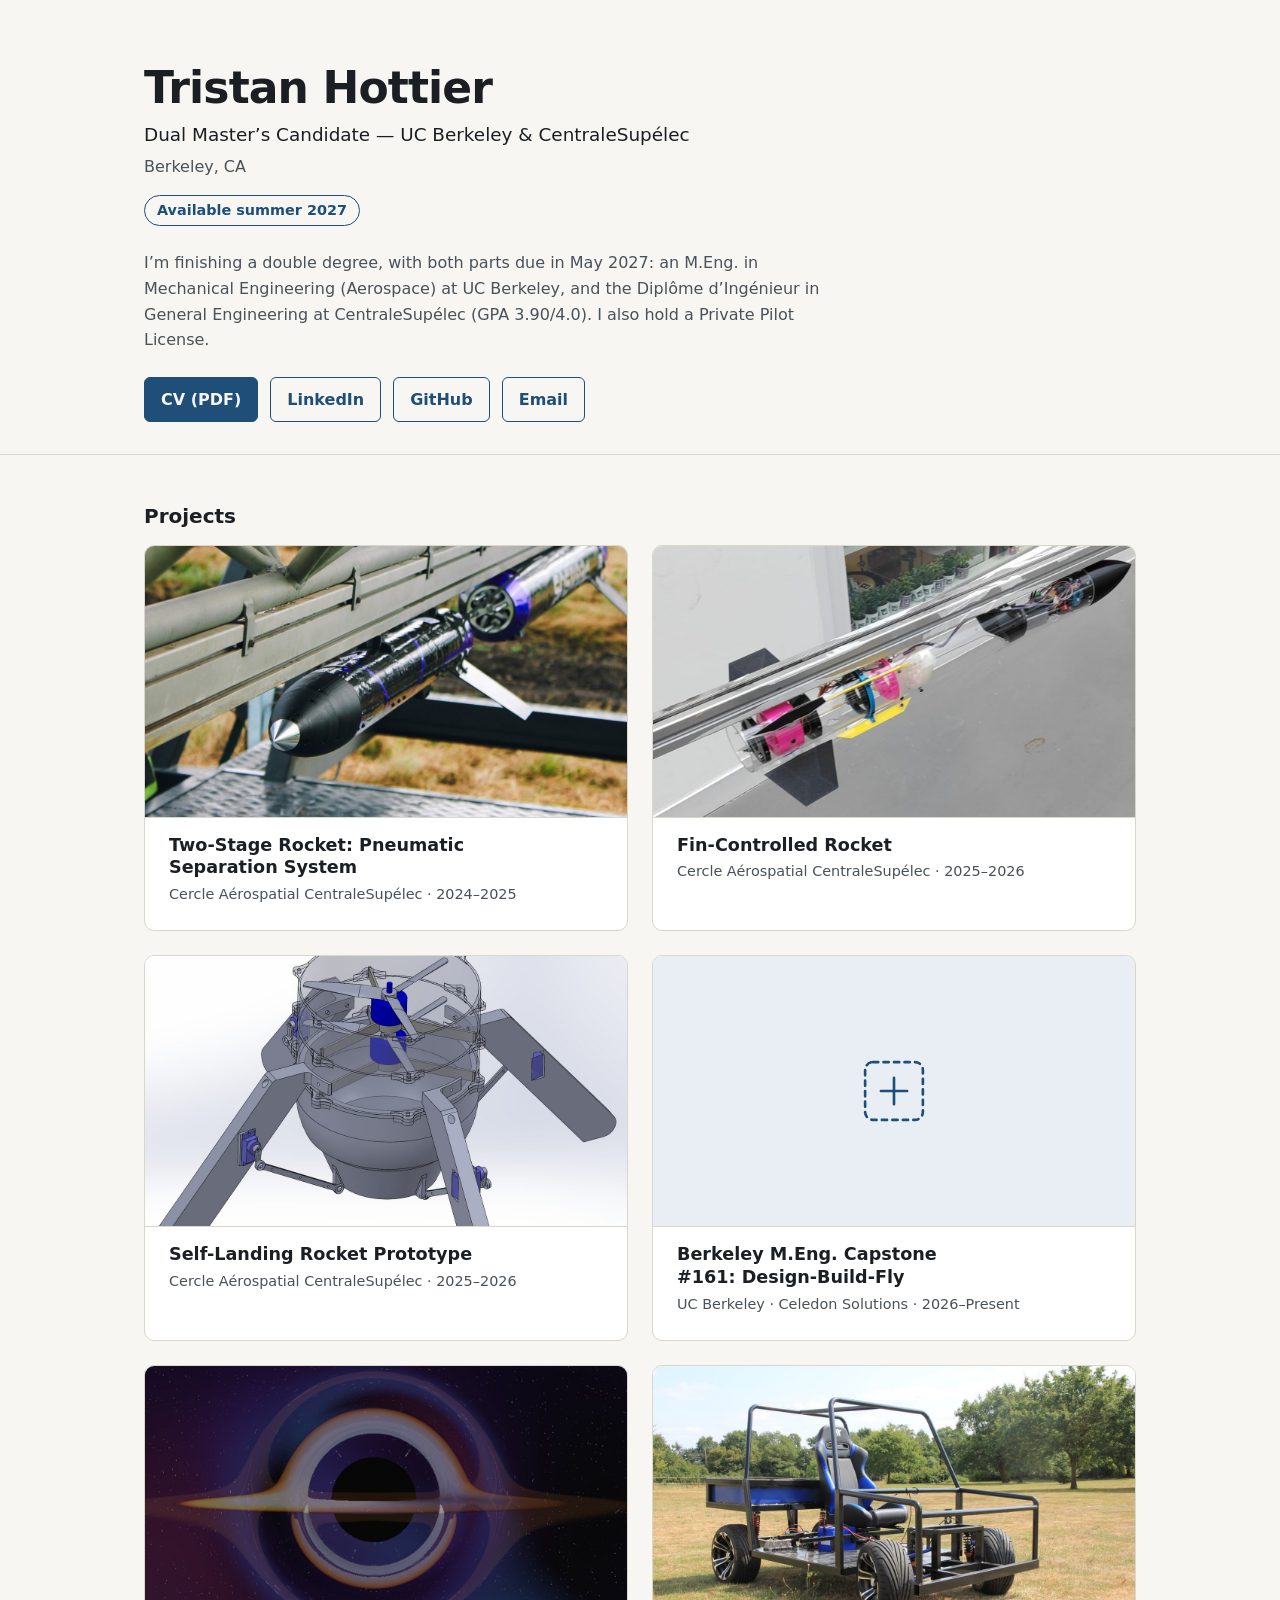
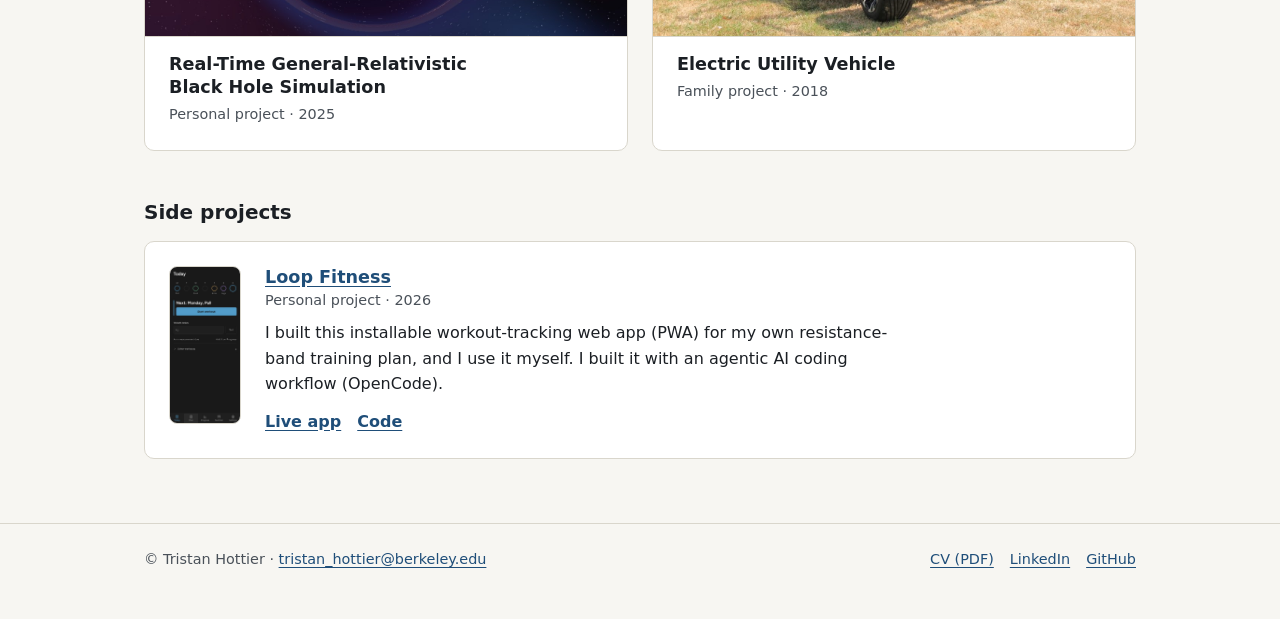
==== commit d02e5de2: "Expand project pages; available summer 2027 Co-Authored-By: Claude Opus 5.5 <noreply@anthropic.com> " ====
--- a/index.html
+++ b/index.html
@@ -3,11 +3,11 @@
 <head>
 <meta charset="utf-8">
 <meta name="viewport" content="width=device-width,initial-scale=1">
-<title>Tristan Hottier | Aerospace M.Eng., available June 2027</title>
-<meta name="description" content="Tristan Hottier, dual master’s candidate at UC Berkeley and CentraleSupélec, available June 2027. Projects in rocketry, GNC and UAV design.">
+<title>Tristan Hottier | Aerospace M.Eng., available summer 2027</title>
+<meta name="description" content="Tristan Hottier, dual master’s candidate at UC Berkeley and CentraleSupélec, available summer 2027. Projects in rocketry, GNC and UAV design.">
 <meta property="og:type" content="website">
 <meta property="og:title" content="Tristan Hottier">
-<meta property="og:description" content="Tristan Hottier, dual master’s candidate at UC Berkeley and CentraleSupélec, available June 2027. Projects in rocketry, GNC and UAV design.">
+<meta property="og:description" content="Tristan Hottier, dual master’s candidate at UC Berkeley and CentraleSupélec, available summer 2027. Projects in rocketry, GNC and UAV design.">
 <meta property="og:url" content="https://tristanhottier.github.io/">
 <meta property="og:image" content="https://tristanhottier.github.io/assets/two-stage-rocket/cover.jpg">
 <meta property="og:image:width" content="1280">
@@ -25,7 +25,7 @@
     <h1>Tristan Hottier</h1>
     <p class="title">Dual Master’s Candidate — UC Berkeley &amp; CentraleSupélec</p>
     <p class="meta">Berkeley, CA</p>
-    <p class="avail">Available June 2027</p>
+    <p class="avail">Available summer 2027</p>
     <p class="edu">I’m finishing a double degree, with both parts due in May 2027: an M.Eng. in Mechanical Engineering (Aerospace) at UC Berkeley, and the Diplôme d’Ingénieur in General Engineering at CentraleSupélec (GPA 3.90/4.0). I also hold a Private Pilot License.</p>
     <ul class="links" aria-label="Links">
       <li><a class="btn primary" href="Tristan_Hottier_Resume.pdf">CV (PDF)</a></li>
--- a/style.css
+++ b/style.css
@@ -115,3 +115,15 @@
 
 @media (prefers-reduced-motion:reduce){.card,.card .media img{transition:none}.card:hover,.card:focus-within{transform:none}.card:hover .media img{transform:none}html{scroll-behavior:auto}}
 @media print{.skip,.bar{display:none}}
+
+/* Project page summary and fact list */
+.lead{font-size:1.1rem;line-height:1.5;max-width:62ch;margin:0 0 var(--s5)}
+.glance{display:grid;grid-template-columns:max-content 1fr;gap:var(--s2) var(--s5);margin:0 0 var(--s5);padding:var(--s4) var(--s5);background:var(--card);border:1px solid var(--line);border-radius:var(--radius);font-size:.95rem;line-height:1.5}
+.glance dt{color:var(--muted);font-weight:600}
+.glance dd{margin:0}
+.detail section.glance-wrap{margin:0 0 var(--s5)}
+.detail section.glance-wrap h2{margin-top:0}
+@media (max-width:520px){.glance{grid-template-columns:1fr;gap:0;padding:var(--s3) var(--s4)}.glance dt{margin-top:var(--s2);font-size:.85rem}.glance dt:first-child{margin-top:0}}
+.detail h3{font-size:1rem;margin:var(--s4) 0 var(--s1)}
+.eq{margin:0 0 var(--s3);padding:var(--s2) var(--s4);background:var(--tint);border-radius:var(--radius-sm);font-family:ui-monospace,SFMono-Regular,Menlo,Consolas,monospace;font-size:.95rem;overflow-x:auto}
+.detail .actions+section.glance-wrap{margin-top:var(--s5)}
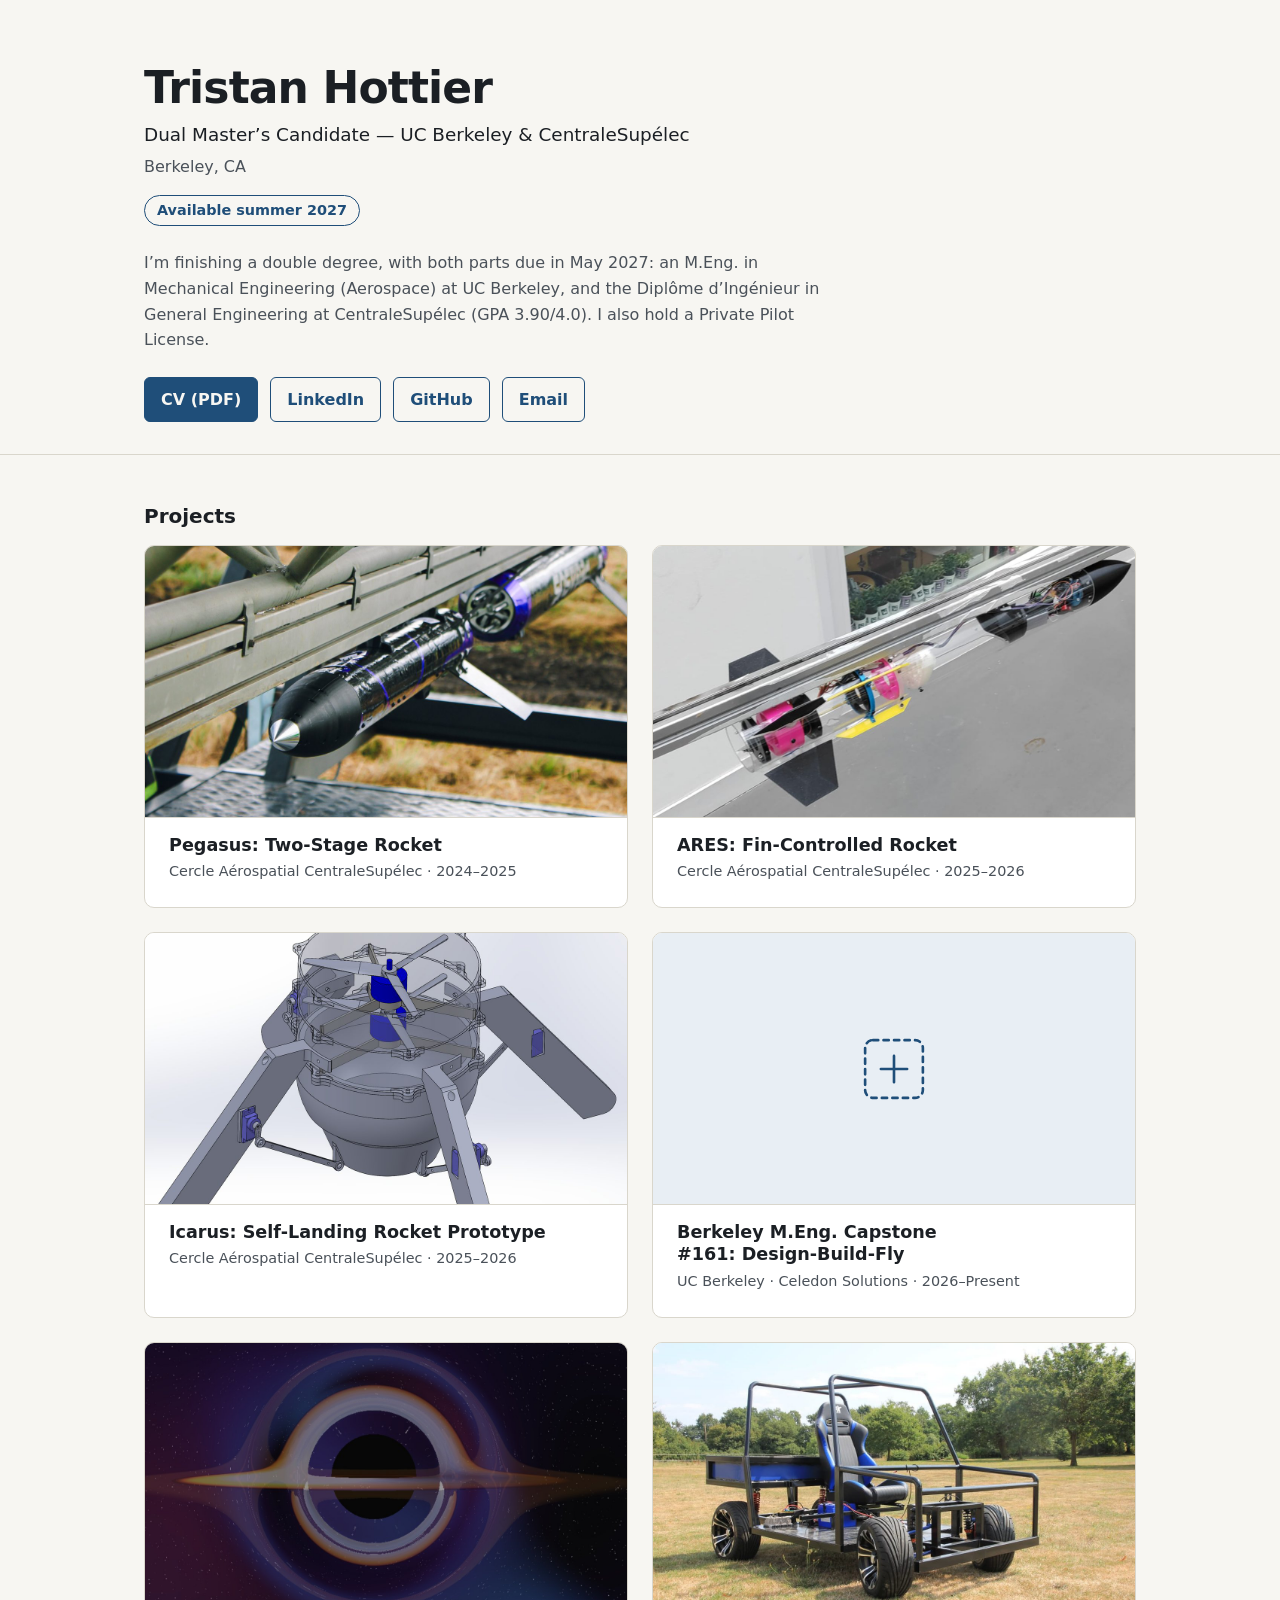
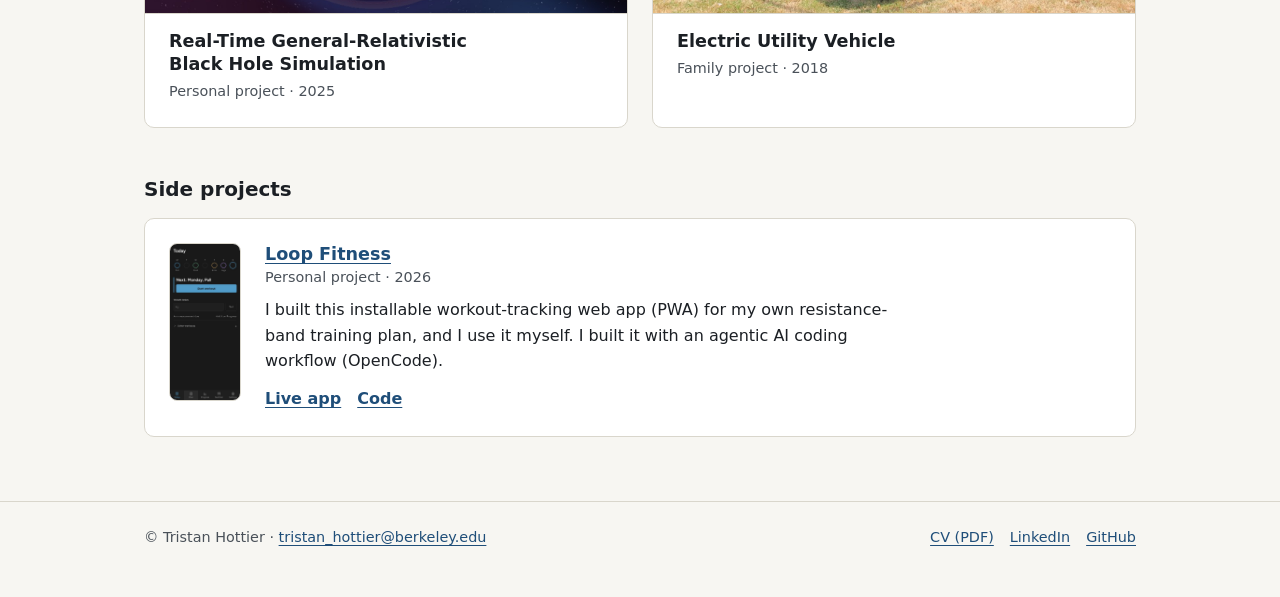
==== commit a596603d: "Name the rockets: Pegasus, ARES, Icarus Co-Authored-By: Claude Opus 5.5 <noreply@anthropic.com> Clau" ====
--- a/index.html
+++ b/index.html
@@ -42,7 +42,7 @@
       <a class="card-link" href="projects/two-stage-rocket.html">
         <div class="media"><img src="assets/two-stage-rocket/cover.jpg" alt="Two black and purple rocket body sections lying along a metal launch rail, seen from below" width="1280" height="720" loading="lazy" decoding="async"></div>
         <div class="body">
-          <h3>Two-Stage Rocket: Pneumatic Separation System</h3>
+          <h3>Pegasus: Two-Stage Rocket</h3>
           <p class="date">Cercle Aérospatial CentraleSupélec · <span class="nw">2024–2025</span></p>
         </div>
       </a>
@@ -51,7 +51,7 @@
       <a class="card-link" href="projects/fin-controlled-rocket.html">
         <div class="media"><img src="assets/fin-controlled-rocket/cover.jpg" alt="The ARES rocket with a clear body tube showing its electronics, on a launch rail" width="1280" height="720" loading="lazy" decoding="async"></div>
         <div class="body">
-          <h3>Fin-Controlled Rocket</h3>
+          <h3>ARES: Fin-Controlled Rocket</h3>
           <p class="date">Cercle Aérospatial CentraleSupélec · <span class="nw">2025–2026</span></p>
         </div>
       </a>
@@ -60,7 +60,7 @@
       <a class="card-link" href="projects/self-landing-rocket.html">
         <div class="media"><img src="assets/self-landing-rocket/cover.jpg" alt="Cutaway CAD view of the base of the rocket prototype" width="1280" height="720" loading="lazy" decoding="async"></div>
         <div class="body">
-          <h3>Self-Landing Rocket Prototype</h3>
+          <h3>Icarus: Self-Landing Rocket Prototype</h3>
           <p class="date">Cercle Aérospatial CentraleSupélec · <span class="nw">2025–2026</span></p>
         </div>
       </a>
